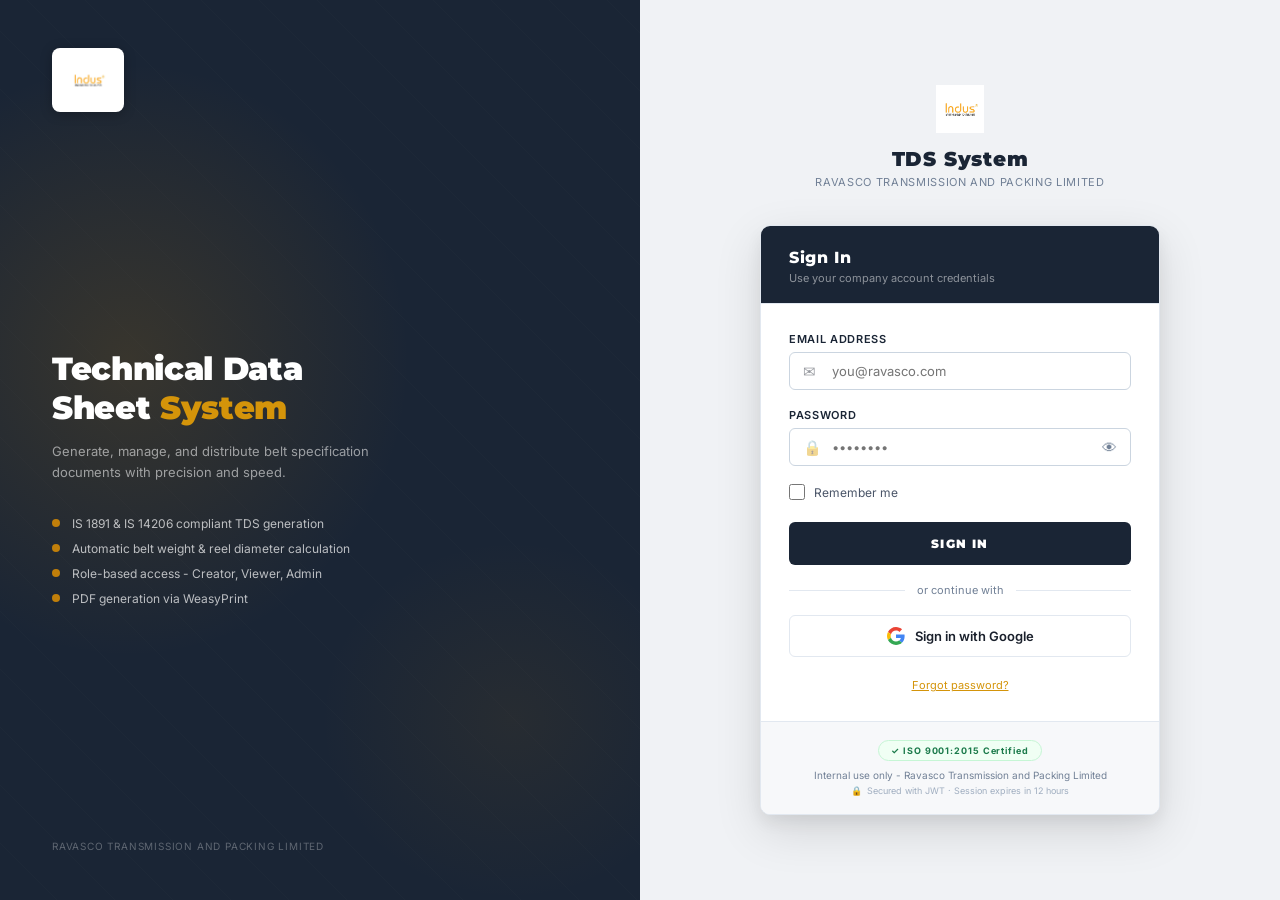
==== frontend/admin.html @ 9c515b26 "Fix user role name mismatch: standardize on tds_creator to match DB constraint" ====
<!--
  admin.html - Admin Panel (Overview / Users / Analytics / All TDS / System
  Info) for the Ravasco TDS Automation App.

  Protected + role-gated: requireAuth() (js/auth.js) enforces login, and the
  inline script additionally checks session.role === 'admin' - a non-admin
  (user or viewer) is toasted "Access denied", the redirect to home.html is
  scheduled, and the script throws immediately after so no admin data is
  ever fetched or rendered for that visitor. This is still a client-side
  convenience layer only; the real authorization boundary is server-side
  (django_backend/apps/api/permissions.py's IsAdmin, applied to the
  create/update-user endpoints in users_views.py).

  Three roles exist: 'admin' (full access), 'tds_creator' (create/edit/approve/
  decline/delete TDS, no admin panel, no user management), and 'viewer'
  (search + view + download TDS only - cannot create/edit/delete anything,
  no admin panel, no user management).

  All panel data (users, KPIs, analytics breakdowns, the All-TDS table) is
  derived client-side from two calls made once in loadAll(): listUsers() and
  listTDS({ limit: 200 }) (js/api.js) - there is no separate analytics API.

  Sidebar buttons (.snav-item[data-panel]) just toggle which .admin-panel
  div is visible; all five panels are already rendered in the DOM.

  The Add/Edit User form (#uf-overlay) now offers all three roles in
  #uf-role (viewer / user / admin). New users default to 'viewer' (least
  privilege) unless the admin explicitly picks a higher role; editing an
  existing user preselects their current role. Submitting the form calls
  createUser()/updateUser() (js/api.js), which POST/PATCH to
  /api/users[/id] (django_backend/apps/api/routers/users_views.py) and
  write directly to the 'users' table via TDSUser.save() - this is a real
  database write, not a client-side-only change.
-->
<!DOCTYPE html>
<html lang="en">
<head>
  <meta charset="UTF-8" />
  <link rel="icon" type="image/png" href="/img/indus_logo.png" />

  <meta name="viewport" content="width=device-width, initial-scale=1.0" />
  <title>Admin Panel - INDUS TDS System</title>
  <link rel="stylesheet" href="css/style.css" />
  <style>
    /* ── Layout ──────────────────────────────────────── */
    .admin-wrap {
      display: grid;
      grid-template-columns: 240px 1fr;
      gap: 24px;
      align-items: start;
    }
    @media (max-width: 860px) { .admin-wrap { grid-template-columns: 1fr; } }

    /* ── Sidebar ──────────────────────────────────────── */
    .admin-sidebar {
      background: var(--bg-card);
      border: 1px solid var(--border);
      border-radius: var(--radius-lg);
      overflow: hidden;
      position: sticky;
      top: calc(var(--nav-h) + 20px);
    }
    .sidebar-head {
      background: var(--navy);
      border-bottom: 3px solid var(--gold-light);
      padding: 16px 18px;
    }
    .sidebar-head h3 {
      font-family: var(--font-head); font-size: 11px; font-weight: 800;
      letter-spacing: .12em; text-transform: uppercase; color: var(--gold-bright);
    }
    .sidebar-head p { font-size: 10px; color: rgba(255,255,255,.45); margin-top: 3px; }
    .sidebar-nav { padding: 8px 0; }
    .snav-item {
      display: flex; align-items: center; gap: 10px;
      padding: 10px 18px; font-size: 12px; font-weight: 500;
      color: var(--text-dim); cursor: pointer; transition: all .13s;
      border: none; background: none; width: 100%; text-align: left;
      border-left: 3px solid transparent;
    }
    .snav-item:hover { background: var(--bg-section); color: var(--text); }
    .snav-item.active { background: var(--gold-dim); color: var(--gold); border-left-color: var(--gold); font-weight: 600; }
    .snav-item .si { font-size: 15px; width: 20px; text-align: center; }
    .snav-badge {
      margin-left: auto; background: var(--gold-pale);
      color: var(--gold); border: 1px solid var(--gold-border);
      border-radius: 10px; font-size: 9px; font-weight: 700;
      padding: 1px 7px; letter-spacing: .04em;
    }
    .snav-sep { height: 1px; background: var(--border); margin: 6px 12px; }

    /* ── Panel cards ──────────────────────────────────── */
    .admin-panel { display: none; }
    .admin-panel.active { display: block; }
    .pc {
      background: var(--bg-card); border: 1px solid var(--border);
      border-radius: var(--radius-lg); overflow: hidden; margin-bottom: 20px;
    }
    .pc-head {
      padding: 14px 20px; background: var(--bg-section);
      border-bottom: 1px solid var(--border);
      display: flex; align-items: center; justify-content: space-between;
    }
    .pc-head h3 {
      font-family: var(--font-head); font-size: 11px; font-weight: 700;
      letter-spacing: .1em; text-transform: uppercase; color: var(--gold-light);
    }
    .pc-head p { font-size: 11px; color: var(--text-muted); margin-top: 2px; }
    .pc-body { padding: 20px; }

    /* ── KPI strip ────────────────────────────────────── */
    .kpi-grid { display: grid; grid-template-columns: repeat(4,1fr); gap: 14px; margin-bottom: 20px; }
    @media (max-width: 720px) { .kpi-grid { grid-template-columns: 1fr 1fr; } }
    .kpi {
      background: var(--bg-card); border: 1px solid var(--border);
      border-radius: var(--radius-lg); padding: 16px 18px;
      display: flex; align-items: center; gap: 14px;
      transition: box-shadow .15s;
    }
    .kpi:hover { box-shadow: var(--shadow-md); }
    .kpi-icon {
      width: 40px; height: 40px; border-radius: 10px;
      display: flex; align-items: center; justify-content: center;
      font-size: 18px; flex-shrink: 0;
      background: var(--gold-dim); border: 1px solid var(--gold-border);
    }
    .kpi-icon.blue  { background: var(--blue-pale);   border-color: var(--blue-border); }
    .kpi-icon.green { background: var(--green-pale);  border-color: var(--green-border); }
    .kpi-icon.orange{ background: var(--orange-dim);  border-color: rgba(217,107,10,.3); }
    .kpi-icon.navy  { background: rgba(26,37,53,.07); border-color: rgba(26,37,53,.15); }
    .kpi-label { font-size: 10px; font-weight: 600; letter-spacing: .07em;
                 text-transform: uppercase; color: var(--text-muted); }
    .kpi-value { font-family: var(--font-head); font-size: 26px; font-weight: 900;
                 color: var(--navy); line-height: 1.1; }
    .kpi-sub   { font-size: 10px; color: var(--text-muted); margin-top: 1px; }

    /* ── Breakdown bars ───────────────────────────────── */
    .breakdown-list { display: flex; flex-direction: column; gap: 8px; }
    .bdrow { display: flex; align-items: center; gap: 10px; }
    .bdrow-label { font-size: 11px; color: var(--text-dim); width: 140px; flex-shrink: 0;
                   white-space: nowrap; overflow: hidden; text-overflow: ellipsis; }
    .bdrow-bar-wrap { flex: 1; background: var(--bg-section); border-radius: 4px; height: 8px; overflow: hidden; }
    .bdrow-bar { height: 100%; border-radius: 4px; background: var(--gold);
                 transition: width .4s ease; }
    .bdrow-count { font-size: 11px; font-weight: 700; color: var(--gold); width: 28px; text-align: right; flex-shrink: 0; }

    /* ── Monthly sparkline table ──────────────────────── */
    .month-grid { display: grid; grid-template-columns: repeat(6, 1fr); gap: 8px; }
    @media (max-width: 600px) { .month-grid { grid-template-columns: repeat(3,1fr); } }
    .month-cell {
      background: var(--bg-section); border: 1px solid var(--border);
      border-radius: var(--radius); padding: 10px 8px; text-align: center;
    }
    .month-cell.highlight { background: var(--gold-dim); border-color: var(--gold-border); }
    .month-name { font-size: 9px; font-weight: 700; letter-spacing: .08em;
                  text-transform: uppercase; color: var(--text-muted); }
    .month-count { font-family: var(--font-head); font-size: 20px; font-weight: 900;
                   color: var(--navy); line-height: 1; margin: 4px 0 2px; }
    .month-cell.highlight .month-count { color: var(--gold); }
    .month-bar-wrap { background: var(--border); border-radius: 2px; height: 4px; margin: 0 auto; width: 80%; }
    .month-bar { height: 100%; border-radius: 2px; background: var(--gold); }

    /* ── Users grid ───────────────────────────────────── */
    .users-grid { display: grid; grid-template-columns: repeat(auto-fill, minmax(320px, 1fr)); gap: 16px; }
    .user-card {
      background: var(--bg-card); border: 1px solid var(--border);
      border-radius: var(--radius-lg); overflow: hidden;
      transition: box-shadow .15s, border-color .15s;
    }
    .user-card:hover { box-shadow: var(--shadow-md); border-color: var(--gold-border); }
    .user-card-head {
      padding: 14px 16px; display: flex; align-items: center; gap: 12px;
      border-bottom: 1px solid var(--border);
    }
    .user-avatar {
      width: 42px; height: 42px; border-radius: 50%; flex-shrink: 0;
      background: linear-gradient(135deg, #C17F0A 0%, #1A2535 100%);
      display: flex; align-items: center; justify-content: center;
      font-family: var(--font-head); font-size: 14px; font-weight: 800; color: #fff;
    }
    .user-avatar.inactive { background: linear-gradient(135deg, #A0AEC0, #718096); }
    .user-card-info { flex: 1; min-width: 0; }
    .user-card-name { font-size: 13px; font-weight: 600; color: var(--text);
                      white-space: nowrap; overflow: hidden; text-overflow: ellipsis; }
    .user-card-email { font-size: 10px; color: var(--text-muted); margin-top: 1px; }
    .user-card-desig { font-size: 10px; color: var(--text-light); }
    .user-card-stats {
      display: grid; grid-template-columns: repeat(3,1fr);
      border-bottom: 1px solid var(--border);
    }
    .ucs { padding: 10px 8px; text-align: center; border-right: 1px solid var(--border); }
    .ucs:last-child { border-right: none; }
    .ucs-val { font-family: var(--font-head); font-size: 18px; font-weight: 900; color: var(--navy); }
    .ucs-label { font-size: 9px; font-weight: 600; letter-spacing: .07em;
                 text-transform: uppercase; color: var(--text-muted); margin-top: 2px; }
    .user-card-foot {
      padding: 10px 16px; display: flex; align-items: center;
      justify-content: space-between; gap: 8px;
    }
    .status-pill {
      display: inline-flex; align-items: center; gap: 5px;
      font-size: 10px; font-weight: 600; padding: 3px 10px;
      border-radius: 20px;
    }
    .status-pill::before { content: ''; width: 6px; height: 6px; border-radius: 50%; }
    .status-pill.active  { background: var(--green-pale);  color: var(--green);  border: 1px solid var(--green-border); }
    .status-pill.active::before  { background: var(--green-light); }
    .status-pill.inactive{ background: var(--bg-section);  color: var(--text-muted); border: 1px solid var(--border); }
    .status-pill.inactive::before{ background: var(--text-light); }

    /* ── User TDS drawer ──────────────────────────────── */
    .user-tds-drawer {
      display: none; border-top: 1px solid var(--border);
      background: var(--bg-section);
    }
    .user-tds-drawer.open { display: block; }
    .drawer-head {
      padding: 10px 16px; display: flex; align-items: center;
      justify-content: space-between; border-bottom: 1px solid var(--border);
    }
    .drawer-head h4 {
      font-family: var(--font-head); font-size: 10px; font-weight: 700;
      letter-spacing: .1em; text-transform: uppercase; color: var(--gold-light);
    }
    .drawer-body { max-height: 260px; overflow-y: auto; }
    .drawer-row {
      display: grid; grid-template-columns: 90px 1fr 80px 70px;
      gap: 8px; align-items: center;
      padding: 7px 16px; border-bottom: 1px solid var(--border);
      font-size: 11px; transition: background .1s;
    }
    .drawer-row:last-child { border-bottom: none; }
    .drawer-row:hover { background: var(--bg-card); }
    .drawer-row-head {
      font-size: 9px; font-weight: 700; letter-spacing: .1em;
      text-transform: uppercase; color: var(--text-muted);
      background: var(--bg-card); position: sticky; top: 0; z-index: 1;
    }
    .dr-num { font-family: 'Courier New', monospace; font-size: 10px; font-weight: 700; color: var(--navy); }
    .dr-date { color: var(--text-muted); font-size: 10px; }

    /* ── All TDS table ────────────────────────────────── */
    .tds-all-table th, .tds-all-table td { font-size: 11px; }

    /* ── User form modal ──────────────────────────────── */
    .uf-overlay {
      position: fixed; inset: 0; z-index: 800;
      background: rgba(0,0,0,.55); backdrop-filter: blur(3px);
      display: none; align-items: center; justify-content: center;
    }
    .uf-overlay.open { display: flex; }
    .uf-modal {
      background: var(--bg-card); border: 1px solid var(--border);
      border-radius: var(--radius-lg); width: 460px; max-width: 96vw;
      overflow: hidden; box-shadow: var(--shadow-lg);
    }
    .uf-modal-head {
      padding: 18px 24px; background: var(--navy);
      border-bottom: 3px solid var(--gold-light);
      display: flex; align-items: center; justify-content: space-between;
    }
    .uf-modal-head h3 {
      font-family: var(--font-head); font-size: 13px; font-weight: 800;
      letter-spacing: .06em; color: #fff;
    }
    .uf-body { padding: 22px 24px; }
    .uf-row { margin-bottom: 15px; }
    .uf-label { display: block; font-size: 11px; font-weight: 600;
                letter-spacing: .06em; text-transform: uppercase;
                color: var(--text-dim); margin-bottom: 5px; }
    .uf-input {
      width: 100%; padding: 9px 12px; border: 1px solid var(--border-mid);
      border-radius: var(--radius); font-size: 13px; background: var(--bg-input);
      color: var(--text); outline: none; transition: border-color .15s; box-sizing: border-box;
    }
    .uf-input:focus { border-color: var(--gold); }
    .uf-hint { font-size: 10px; color: var(--text-muted); margin-top: 4px; }
    .uf-err { display: none; padding: 9px 12px; background: var(--red-pale);
              border: 1px solid var(--red-border); border-radius: var(--radius);
              font-size: 12px; color: var(--red); margin-bottom: 12px; }
    .uf-err.show { display: block; }
    .uf-foot {
      padding: 14px 24px; background: var(--bg-section);
      border-top: 1px solid var(--border);
      display: flex; justify-content: flex-end; gap: 10px;
    }

    /* ── Section label ────────────────────────────────── */
    .sec-label {
      font-family: var(--font-head); font-size: 9px; font-weight: 700;
      letter-spacing: .14em; text-transform: uppercase; color: var(--gold);
      margin-bottom: 6px; padding-bottom: 4px;
      border-bottom: 1px solid var(--gold-border);
    }
  </style>
</head>
<body>

  <!-- Nav -->
  <nav class="topnav">
    <a href="home.html" class="nav-brand">
      <img src="img/indus_logo.png" alt="Indus Belts" class="nav-logo" onerror="this.style.display='none'" />
      <div class="nav-brand-text"><h1>TDS System</h1><p>Ravasco Transmission &amp; Packing</p></div>
    </a>
    <div class="nav-spacer"></div>
    <div class="nav-links">
      <a href="home.html" class="nav-link">Dashboard</a>
      <a href="generate-tds.html" class="nav-link">Generate TDS</a>
      <a href="search-tds.html" class="nav-link">Search TDS</a>
      <a href="admin.html" class="nav-link active" id="nav-admin-link">Admin</a>
    </div>
    <div class="nav-user"></div>
    <span class="iso-badge">✓ ISO 9001:2015</span>
  </nav>

  <div class="page-wrap wide" style="padding-top:28px;">

    <div class="page-header">
      <div class="breadcrumb"><a href="home.html">Dashboard</a><span>›</span><span>Admin Panel</span></div>
      <h2>Admin Panel</h2>
      <p>System overview, user management, and TDS analytics</p>
    </div>

    <div class="admin-wrap">

      <!-- Sidebar -->
      <div class="admin-sidebar">
        <div class="sidebar-head">
          <h3>⚙ Management</h3>
          <p id="sidebar-role-hint">Loading…</p>
        </div>
        <nav class="sidebar-nav">
          <button class="snav-item active" data-panel="overview">
            <span class="si">📊</span><span>Overview</span>
          </button>
          <button class="snav-item" data-panel="users">
            <span class="si">👥</span><span>Users</span>
            <span class="snav-badge" id="snav-user-count">-</span>
          </button>
          <button class="snav-item" data-panel="analytics">
            <span class="si">📈</span><span>Analytics</span>
          </button>
          <button class="snav-item" data-panel="all-tds">
            <span class="si">📋</span><span>All TDS</span>
            <span class="snav-badge" id="snav-tds-count">-</span>
          </button>
          <div class="snav-sep"></div>
          <button class="snav-item" data-panel="system">
            <span class="si">🔧</span><span>System Info</span>
          </button>
        </nav>
      </div>

      <!-- Main panels -->
      <div>

        <!-- ══════════ OVERVIEW ══════════ -->
        <div class="admin-panel active" id="panel-overview">

          <div class="kpi-grid">
            <div class="kpi">
              <div class="kpi-icon">📄</div>
              <div>
                <div class="kpi-label">Total TDS</div>
                <div class="kpi-value" id="kpi-total">-</div>
                <div class="kpi-sub">All time</div>
              </div>
            </div>
            <div class="kpi">
              <div class="kpi-icon blue">👥</div>
              <div>
                <div class="kpi-label">Active Users</div>
                <div class="kpi-value" id="kpi-users">-</div>
                <div class="kpi-sub" id="kpi-users-sub">-</div>
              </div>
            </div>
            <div class="kpi">
              <div class="kpi-icon orange">🏭</div>
              <div>
                <div class="kpi-label">Customers</div>
                <div class="kpi-value" id="kpi-customers">-</div>
                <div class="kpi-sub">Unique companies</div>
              </div>
            </div>
            <div class="kpi">
              <div class="kpi-icon green">📅</div>
              <div>
                <div class="kpi-label">This Month</div>
                <div class="kpi-value" id="kpi-month">-</div>
                <div class="kpi-sub" id="kpi-month-sub">-</div>
              </div>
            </div>
          </div>

          <!-- Top creators + top customers side by side -->
          <div style="display:grid;grid-template-columns:1fr 1fr;gap:16px;margin-bottom:20px;">
            <div class="pc">
              <div class="pc-head"><div><h3>Top Creators</h3><p>TDS generated per user</p></div></div>
              <div class="pc-body" id="ov-top-creators"></div>
            </div>
            <div class="pc">
              <div class="pc-head"><div><h3>Top Customers</h3><p>TDS generated per customer</p></div></div>
              <div class="pc-body" id="ov-top-customers"></div>
            </div>
          </div>

          <!-- Recent activity -->
          <div class="pc">
            <div class="pc-head">
              <div><h3>Recent Activity</h3><p>Last 10 TDS documents</p></div>
              <a href="search-tds.html" class="btn btn-outline btn-sm">View All</a>
            </div>
            <div id="ov-recent"></div>
          </div>
        </div>

        <!-- ══════════ USERS ══════════ -->
        <div class="admin-panel" id="panel-users">

          <div class="pc" style="margin-bottom:16px;">
            <div class="pc-head">
              <div>
                <h3>User Accounts</h3>
                <p id="users-subtitle">All registered users and their activity</p>
              </div>
              <button class="btn btn-primary btn-sm" id="btn-add-user" style="display:none;">+ Add User</button>
            </div>
          </div>

          <div class="users-grid" id="users-grid">
            <div class="loading-overlay"><div class="spinner"></div><span>Loading users…</span></div>
          </div>
        </div>

        <!-- ══════════ ANALYTICS ══════════ -->
        <div class="admin-panel" id="panel-analytics">

          <!-- Monthly volume -->
          <div class="pc">
            <div class="pc-head"><div><h3>Monthly Volume</h3><p>TDS generated per month (last 12)</p></div></div>
            <div class="pc-body">
              <div class="month-grid" id="ana-monthly"></div>
            </div>
          </div>

          <div style="display:grid;grid-template-columns:1fr 1fr 1fr;gap:16px;">
            <!-- Standards breakdown -->
            <div class="pc">
              <div class="pc-head"><div><h3>By Standard</h3></div></div>
              <div class="pc-body" id="ana-standards"></div>
            </div>
            <!-- Fabric types -->
            <div class="pc">
              <div class="pc-head"><div><h3>By Fabric</h3></div></div>
              <div class="pc-body" id="ana-fabrics"></div>
            </div>
            <!-- Belt widths -->
            <div class="pc">
              <div class="pc-head"><div><h3>By Width (mm)</h3></div></div>
              <div class="pc-body" id="ana-widths"></div>
            </div>
          </div>

          <!-- Top customers full list -->
          <div class="pc" style="margin-top:16px;">
            <div class="pc-head"><div><h3>Customer Breakdown</h3><p>TDS count per customer</p></div></div>
            <div class="pc-body" id="ana-customers"></div>
          </div>
        </div>

        <!-- ══════════ ALL TDS ══════════ -->
        <div class="admin-panel" id="panel-all-tds">
          <div class="pc">
            <div class="pc-head">
              <div><h3>All TDS Records</h3><p id="all-tds-count-label">Loading…</p></div>
              <div style="display:flex;gap:8px;align-items:center;">
                <input id="atds-search" type="text" placeholder="Search TDS / customer…"
                       class="filter-control" style="width:200px;" />
                <button class="btn btn-ghost btn-sm" id="atds-refresh">↻</button>
              </div>
            </div>
            <div id="all-tds-table" style="overflow-x:auto;"></div>
          </div>
        </div>

        <!-- ══════════ SYSTEM ══════════ -->
        <div class="admin-panel" id="panel-system">
          <div class="pc">
            <div class="pc-head"><div><h3>System Information</h3></div></div>
            <div class="pc-body">
              <div style="display:flex;justify-content:space-between;padding:8px 0;border-bottom:1px solid var(--border);font-size:12px;">
                <span style="color:var(--text-muted);">Application</span>
                <span style="font-weight:500;color:var(--text);text-align:right;">INDUS TDS Automation System</span>
              </div>
              <div style="display:flex;justify-content:space-between;padding:8px 0;border-bottom:1px solid var(--border);font-size:12px;">
                <span style="color:var(--text-muted);">Phase</span>
                <span style="font-weight:500;color:var(--text);text-align:right;">Phase 1 - Domestic · Flat Belt · Open-End</span>
              </div>
              <div style="display:flex;justify-content:space-between;padding:8px 0;border-bottom:1px solid var(--border);font-size:12px;">
                <span style="color:var(--text-muted);">Standards</span>
                <span style="font-weight:500;color:var(--text);text-align:right;">IS 1891, ISO 14890, DIN 22102, AS 1332, SANS 1173, ASTM D378</span>
              </div>
              <div style="display:flex;justify-content:space-between;padding:8px 0;border-bottom:1px solid var(--border);font-size:12px;">
                <span style="color:var(--text-muted);">Backend</span>
                <span style="font-weight:500;color:var(--text);text-align:right;">Django 5.2 · Django REST Framework · PostgreSQL</span>
              </div>
              <div style="display:flex;justify-content:space-between;padding:8px 0;border-bottom:1px solid var(--border);font-size:12px;">
                <span style="color:var(--text-muted);">PDF Engine</span>
                <span style="font-weight:500;color:var(--text);text-align:right;">WeasyPrint · Jinja2</span>
              </div>
              <div style="display:flex;justify-content:space-between;padding:8px 0;border-bottom:1px solid var(--border);font-size:12px;">
                <span style="color:var(--text-muted);">Auth</span>
                <span style="font-weight:500;color:var(--text);text-align:right;">JWT HS256 · bcrypt · 12 h token TTL</span>
              </div>
              <div style="display:flex;justify-content:space-between;padding:8px 0;border-bottom:1px solid var(--border);font-size:12px;">
                <span style="color:var(--text-muted);">OTP Reset</span>
                <span style="font-weight:500;color:var(--text);text-align:right;">6-digit email OTP · 10 min expiry · smtplib</span>
              </div>
              <div style="display:flex;justify-content:space-between;padding:8px 0;font-size:12px;">
                <span style="color:var(--text-muted);">ISO Cert.</span>
                <span style="font-weight:500;color:var(--text);text-align:right;">ISO 9001:2015 - Ravasco Transmission and Packing Limited</span>
              </div>
            </div>
          </div>

          <div class="pc">
            <div class="pc-head"><div><h3>Role Permissions</h3></div></div>
            <div style="overflow-x:auto;">
              <table>
                <thead><tr>
                  <th>Capability</th>
                  <th style="text-align:center;">Admin</th>
                  <th style="text-align:center;">TDS Creator</th>
                  <th style="text-align:center;">Viewer</th>
                </tr></thead>
                <tbody>
                  <tr>
                    <td style="font-size:12px;">Generate TDS</td>
                    <td style="text-align:center;color:var(--green);">✓</td>
                    <td style="text-align:center;color:var(--green);">✓</td>
                    <td style="text-align:center;color:var(--text-light);">✗</td>
                  </tr>
                  <tr>
                    <td style="font-size:12px;">Download PDF</td>
                    <td style="text-align:center;color:var(--green);">✓</td>
                    <td style="text-align:center;color:var(--green);">✓</td>
                    <td style="text-align:center;color:var(--green);">✓</td>
                  </tr>
                  <tr>
                    <td style="font-size:12px;">Search / View TDS</td>
                    <td style="text-align:center;color:var(--green);">✓</td>
                    <td style="text-align:center;color:var(--green);">✓</td>
                    <td style="text-align:center;color:var(--green);">✓</td>
                  </tr>
                  <tr>
                    <td style="font-size:12px;">Delete TDS</td>
                    <td style="text-align:center;color:var(--green);">✓</td>
                    <td style="text-align:center;color:var(--green);">✓</td>
                    <td style="text-align:center;color:var(--text-light);">✗</td>
                  </tr>
                  <tr>
                    <td style="font-size:12px;">View Admin Panel</td>
                    <td style="text-align:center;color:var(--green);">✓</td>
                    <td style="text-align:center;color:var(--text-light);">✗</td>
                    <td style="text-align:center;color:var(--text-light);">✗</td>
                  </tr>
                  <tr>
                    <td style="font-size:12px;">View All Users</td>
                    <td style="text-align:center;color:var(--green);">✓</td>
                    <td style="text-align:center;color:var(--text-light);">✗</td>
                    <td style="text-align:center;color:var(--text-light);">✗</td>
                  </tr>
                  <tr>
                    <td style="font-size:12px;">Create / Edit Users</td>
                    <td style="text-align:center;color:var(--green);">✓</td>
                    <td style="text-align:center;color:var(--text-light);">✗</td>
                    <td style="text-align:center;color:var(--text-light);">✗</td>
                  </tr>
                  <tr>
                    <td style="font-size:12px;">Change Own Password</td>
                    <td style="text-align:center;color:var(--green);">✓</td>
                    <td style="text-align:center;color:var(--green);">✓</td>
                    <td style="text-align:center;color:var(--green);">✓</td>
                  </tr>
                </tbody>
              </table>
            </div>
          </div>
        </div>

      </div><!-- /main -->
    </div><!-- /admin-wrap -->
  </div>

  <!-- ══ USER FORM MODAL ══ -->
  <div class="uf-overlay" id="uf-overlay">
    <div class="uf-modal">
      <div class="uf-modal-head">
        <h3 id="uf-title">Add User</h3>
        <button id="uf-close" style="background:none;border:none;color:rgba(255,255,255,.6);font-size:18px;cursor:pointer;padding:4px 8px;">✕</button>
      </div>
      <div class="uf-body">
        <div id="uf-err" class="uf-err"></div>
        <div class="uf-row">
          <label class="uf-label">Full Name</label>
          <input id="uf-fullname" type="text" class="uf-input" placeholder="Dishant Barot" />
        </div>
        <div class="uf-row">
          <label class="uf-label">Email <span style="color:var(--red)">*</span></label>
          <input id="uf-email" type="email" class="uf-input" placeholder="user@company.com" />
        </div>
        <div class="uf-row" id="uf-pw-row">
          <label class="uf-label">Password <span style="color:var(--red)">*</span></label>
          <input id="uf-password" type="password" class="uf-input" placeholder="Min. 8 characters" />
          <p class="uf-hint">User can change this via Change Password after signing in.</p>
        </div>
        <div class="uf-row">
          <label class="uf-label">Designation</label>
          <input id="uf-designation" type="text" class="uf-input" placeholder="Technical Manager" />
        </div>
        <div class="uf-row">
          <label class="uf-label">Role <span style="color:var(--red)">*</span></label>
          <select id="uf-role" class="uf-input">
            <option value="viewer">Viewer - search &amp; download only</option>
            <option value="tds_creator">TDS Creator - create &amp; manage TDS</option>
            <option value="admin">Admin - full access</option>
          </select>
        </div>
        <div class="uf-row" id="uf-active-row" style="display:none;">
          <label class="uf-label">Status</label>
          <select id="uf-active" class="uf-input">
            <option value="true">Active</option>
            <option value="false">Inactive (blocked)</option>
          </select>
        </div>
      </div>
      <div class="uf-foot">
        <button class="btn btn-ghost" id="uf-cancel">Cancel</button>
        <button class="btn btn-primary" id="uf-submit">Create User</button>
      </div>
    </div>
  </div>

  <div id="toast-container"></div>

  <script type="module">
    import { requireAuth, populateNavUser, showToast } from './js/auth.js';
    import { listUsers, createUser, updateUser, listTDS } from './js/api.js';

    const session = requireAuth();
    if (!session) throw new Error('redirect');
    if (session.role !== 'admin') {
      showToast('Access denied. Admin only.', 'error');
      setTimeout(() => { window.location.href = 'home.html'; }, 1200);
      throw new Error('redirect');  // halt this module's execution now — do NOT let
                                     // loadAll() run and render real user/TDS data
                                     // during the 1.2s before the redirect fires
    }
    populateNavUser();

    const isAdmin  = session.role === 'admin';
    let allUsers   = [];
    let allTDS     = [];
    let editingUid = null;

    /* ── Sidebar ─────────────────────────────────── */
    document.querySelectorAll('.snav-item[data-panel]').forEach(btn => {
      btn.addEventListener('click', () => {
        document.querySelectorAll('.snav-item').forEach(b => b.classList.remove('active'));
        document.querySelectorAll('.admin-panel').forEach(p => p.classList.remove('active'));
        btn.classList.add('active');
        document.getElementById(`panel-${btn.dataset.panel}`)?.classList.add('active');
      });
    });

    /* ── Load all data ───────────────────────────── */
    async function loadAll() {
      try {
        [allTDS, allUsers] = await Promise.all([listTDS({ limit: 200 }), listUsers()]);
        buildOverview();
        buildUsers();
        buildAnalytics();
        buildAllTDS(allTDS);

        document.getElementById('snav-user-count').textContent = allUsers.length;
        document.getElementById('snav-tds-count').textContent  = allTDS.length;
        document.getElementById('sidebar-role-hint').textContent =
          isAdmin ? 'Admin - full access' : 'TDS Creator - read-only';

        if (isAdmin) {
          document.getElementById('btn-add-user').style.display = 'inline-flex';
          document.getElementById('users-subtitle').textContent = 'Create, edit, and manage user accounts';
        }
      } catch (err) {
        showToast('Load failed: ' + err.message, 'error');
      }
    }

    /* ── OVERVIEW ────────────────────────────────── */
    function buildOverview() {
      const now   = new Date();
      const month = allTDS.filter(t => {
        const d = new Date(t.tds_date);
        return d.getMonth()===now.getMonth() && d.getFullYear()===now.getFullYear();
      }).length;
      const uniqueC = new Set(allTDS.map(t=>t.customer?.customer_name).filter(Boolean)).size;
      const activeU = allUsers.filter(u=>u.is_active).length;

      setText('kpi-total',      allTDS.length);
      setText('kpi-users',      activeU);
      setText('kpi-users-sub',  `${allUsers.length} total registered`);
      setText('kpi-customers',  uniqueC);
      setText('kpi-month',      month);
      setText('kpi-month-sub',  now.toLocaleString('default',{month:'long',year:'numeric'}));

      // Top creators
      const byUser = {};
      allTDS.forEach(t => {
        const name = t.created_by_user?.full_name || t.created_by_user?.email || `User ${t.created_by}`;
        byUser[name] = (byUser[name]||0) + 1;
      });
      renderBreakdown('ov-top-creators', byUser, 5);

      // Top customers
      const byCust = {};
      allTDS.forEach(t => {
        const c = t.customer?.customer_name || '(No Customer)';
        byCust[c] = (byCust[c]||0) + 1;
      });
      renderBreakdown('ov-top-customers', byCust, 5);

      // Recent
      renderRecentTable('ov-recent', allTDS.slice(0,10));
    }

    /* ── USERS ───────────────────────────────────── */
    function buildUsers() {
      // TDS per user
      const tdsPerUser = {};
      const lastTDSDate = {};
      const customerSet = {};
      allTDS.forEach(t => {
        const uid = t.created_by_id;
        tdsPerUser[uid] = (tdsPerUser[uid]||0) + 1;
        if (!lastTDSDate[uid] || t.tds_date > lastTDSDate[uid]) lastTDSDate[uid] = t.tds_date;
        if (t.customer?.customer_name) {
          if (!customerSet[uid]) customerSet[uid] = new Set();
          customerSet[uid].add(t.customer.customer_name);
        }
      });

      const grid = document.getElementById('users-grid');
      if (!allUsers.length) {
        grid.innerHTML = `<div class="empty-state"><div class="empty-icon">👥</div><h3>No users</h3></div>`;
        return;
      }

      grid.innerHTML = allUsers.map(u => {
        const init = (u.full_name||u.email||'?').split(' ').map(w=>w[0]).join('').slice(0,2).toUpperCase();
        const count = tdsPerUser[u.user_id] || 0;
        const custs = customerSet[u.user_id]?.size || 0;
        const last  = lastTDSDate[u.user_id]
          ? new Date(lastTDSDate[u.user_id]).toLocaleDateString('en-IN',{day:'2-digit',month:'short',year:'numeric'})
          : 'Never';
        const rl    = (u.role||'').replace(/_/g,' ');
        // Three distinct role badge colors, matching the nav dropdown: admin=gold, user=green, viewer=blue.
        const rc    = u.role==='admin'?'#C17F0A':u.role==='viewer'?'#2B6CB0':'#1A7A4A';
        const rb    = u.role==='admin'?'#FEF3C7':u.role==='viewer'?'#EBF8FF':'#F0FFF4';
        const rbr   = u.role==='admin'?'#F0B429':u.role==='viewer'?'#BEE3F8':'#C6F6D5';

        return `
        <div class="user-card" id="ucard-${u.user_id}">
          <div class="user-card-head">
            <div class="user-avatar ${u.is_active?'':'inactive'}">${init}</div>
            <div class="user-card-info">
              <div class="user-card-name">${u.full_name||'-'}</div>
              <div class="user-card-email">${u.email}</div>
              ${u.designation?`<div class="user-card-desig">${u.designation}</div>`:''}
            </div>
            <span style="display:inline-block;padding:3px 10px;border-radius:20px;font-size:9px;
                         font-weight:700;letter-spacing:.09em;text-transform:uppercase;
                         background:${rb};color:${rc};border:1px solid ${rbr};flex-shrink:0;">
              ${rl}</span>
          </div>

          <!-- Stats strip -->
          <div class="user-card-stats">
            <div class="ucs">
              <div class="ucs-val">${count}</div>
              <div class="ucs-label">TDS Made</div>
            </div>
            <div class="ucs">
              <div class="ucs-val">${custs}</div>
              <div class="ucs-label">Customers</div>
            </div>
            <div class="ucs">
              <div class="ucs-val" style="font-size:12px;padding-top:4px;">${last}</div>
              <div class="ucs-label">Last TDS</div>
            </div>
          </div>

          <!-- Footer actions -->
          <div class="user-card-foot">
            <span class="status-pill ${u.is_active?'active':'inactive'}">${u.is_active?'Active':'Inactive'}</span>
            <div style="display:flex;gap:6px;align-items:center;">
              ${count>0 ? `
              <button class="btn btn-ghost btn-sm"
                      onclick="toggleDrawer(${u.user_id})"
                      id="drawer-btn-${u.user_id}">View TDS ▾</button>` : `
              <span style="font-size:11px;color:var(--text-muted);">No TDS yet</span>`}
              ${isAdmin ? `
              <button class="btn btn-outline btn-sm" onclick="editUser(${u.user_id})">Edit</button>
              <button class="btn btn-${u.is_active?'warning':'success'} btn-sm"
                      onclick="toggleActive(${u.user_id},${!u.is_active})">
                ${u.is_active?'Deactivate':'Activate'}</button>` : ''}
            </div>
          </div>

          <!-- TDS drawer -->
          <div class="user-tds-drawer" id="drawer-${u.user_id}">
            <div class="drawer-head">
              <h4>TDS Created by ${u.full_name||u.email}</h4>
              <span style="font-size:10px;color:var(--text-muted);">${count} document${count!==1?'s':''}</span>
            </div>
            <div class="drawer-body">
              <div class="drawer-row drawer-row-head">
                <span>Number</span><span>Customer</span><span>Width × L</span><span>Date</span>
              </div>
              ${allTDS.filter(t=>t.created_by_id===u.user_id).map(t=>`
              <div class="drawer-row">
                <span class="dr-num">${t.tds_number}</span>
                <span style="font-size:10px;color:var(--text-dim);overflow:hidden;text-overflow:ellipsis;white-space:nowrap;">
                  ${t.customer?.customer_name||'-'}</span>
                <span class="dr-date">${t.belt_width_mm}×${parseFloat(t.belt_length_m).toFixed(0)}m</span>
                <span class="dr-date">${new Date(t.tds_date).toLocaleDateString('en-IN',{day:'2-digit',month:'short'})}</span>
              </div>`).join('')}
            </div>
          </div>
        </div>`;
      }).join('');
    }

    window.toggleDrawer = (uid) => {
      const drawer = document.getElementById(`drawer-${uid}`);
      const btn    = document.getElementById(`drawer-btn-${uid}`);
      const open   = drawer.classList.toggle('open');
      if (btn) btn.textContent = open ? 'Hide TDS ▴' : 'View TDS ▾';
    };

    /* ── ANALYTICS ───────────────────────────────── */
    function buildAnalytics() {
      // Monthly (last 12)
      const monthly = {};
      const now = new Date();
      for (let i=11; i>=0; i--) {
        const d = new Date(now.getFullYear(), now.getMonth()-i, 1);
        const key = `${d.getFullYear()}-${String(d.getMonth()+1).padStart(2,'0')}`;
        monthly[key] = { label: d.toLocaleString('default',{month:'short'}), year: d.getFullYear(), count: 0 };
      }
      allTDS.forEach(t => {
        const d   = new Date(t.tds_date);
        const key = `${d.getFullYear()}-${String(d.getMonth()+1).padStart(2,'0')}`;
        if (monthly[key]) monthly[key].count++;
      });
      const maxM = Math.max(...Object.values(monthly).map(m=>m.count), 1);
      const currKey = `${now.getFullYear()}-${String(now.getMonth()+1).padStart(2,'0')}`;
      document.getElementById('ana-monthly').innerHTML = Object.entries(monthly).map(([key,m])=>`
        <div class="month-cell ${key===currKey?'highlight':''}">
          <div class="month-name">${m.label} ${m.year!==now.getFullYear()?`'${String(m.year).slice(2)}`:''}  </div>
          <div class="month-count">${m.count}</div>
          <div class="month-bar-wrap">
            <div class="month-bar" style="width:${Math.round(m.count/maxM*100)}%"></div>
          </div>
        </div>`).join('');

      // Standards
      const byStd = {};
      allTDS.forEach(t=>{
        const s=(t.standard?.standard_name||'Unknown').split(':')[0].trim();
        byStd[s]=(byStd[s]||0)+1;
      });
      renderBreakdown('ana-standards', byStd, 8, '#2B6CB0');

      // Fabrics
      const byFab = {};
      allTDS.forEach(t=>{
        const f=t.belt_rating?.rating_name?.split('/')[0]?.trim()||'Unknown';
        byFab[f]=(byFab[f]||0)+1;
      });
      renderBreakdown('ana-fabrics', byFab, 8, '#1A7A4A');

      // Widths
      const byW = {};
      allTDS.forEach(t=>{ byW[`${t.belt_width_mm} mm`]=(byW[`${t.belt_width_mm} mm`]||0)+1; });
      renderBreakdown('ana-widths', byW, 8, '#C17F0A');

      // Customers full
      const byCust = {};
      allTDS.forEach(t=>{
        const c=t.customer?.customer_name||'(No Customer)';
        byCust[c]=(byCust[c]||0)+1;
      });
      renderBreakdown('ana-customers', byCust, 20);
    }

    /* ── ALL TDS TABLE ───────────────────────────── */
    function buildAllTDS(records) {
      const count = records.length;
      document.getElementById('all-tds-count-label').textContent = `${count} record${count!==1?'s':''}`;
      const wrap = document.getElementById('all-tds-table');
      if (!records.length) {
        wrap.innerHTML = `<div class="empty-state"><div class="empty-icon">📄</div><h3>No TDS yet</h3></div>`;
        return;
      }
      wrap.innerHTML = `<table class="tds-all-table">
        <thead><tr>
          <th>TDS No.</th><th>Date</th><th>Customer</th>
          <th>Standard</th><th>Width × L</th><th>Rating</th><th>Created By</th>
        </tr></thead>
        <tbody>
          ${records.map(t=>`<tr>
            <td class="td-mono" style="font-size:10px;">${t.tds_number}</td>
            <td class="td-muted">${new Date(t.tds_date).toLocaleDateString('en-IN',{day:'2-digit',month:'short',year:'numeric'})}</td>
            <td style="max-width:140px;overflow:hidden;text-overflow:ellipsis;white-space:nowrap;">
              ${t.customer?.customer_name||'<span class="td-muted">-</span>'}</td>
            <td><span class="badge badge-muted" style="font-size:9px;">
              ${(t.standard?.standard_name||'-').split(':')[0].trim()}</span></td>
            <td class="td-muted">${t.belt_width_mm}×${parseFloat(t.belt_length_m).toFixed(0)}m</td>
            <td class="td-muted" style="font-size:10px;">${t.belt_rating?.rating_name||'-'}</td>
            <td>
              <div style="font-size:11px;font-weight:500;color:var(--text);">
                ${t.created_by_user?.full_name||t.created_by_user?.email||`User ${t.created_by}`}</div>
            </td>
          </tr>`).join('')}
        </tbody>
      </table>`;
    }

    // Search filter for All TDS
    document.getElementById('atds-search').addEventListener('input', (e) => {
      const q = e.target.value.toLowerCase().trim();
      if (!q) { buildAllTDS(allTDS); return; }
      buildAllTDS(allTDS.filter(t =>
        t.tds_number.toLowerCase().includes(q) ||
        (t.customer?.customer_name||'').toLowerCase().includes(q) ||
        (t.created_by_user?.full_name||'').toLowerCase().includes(q) ||
        (t.created_by_user?.email||'').toLowerCase().includes(q)
      ));
    });
    document.getElementById('atds-refresh').addEventListener('click', loadAll);

    /* ── HELPERS ─────────────────────────────────── */
    function renderBreakdown(elId, obj, maxRows=8, color='var(--gold)') {
      const el = document.getElementById(elId);
      const sorted = Object.entries(obj).sort((a,b)=>b[1]-a[1]).slice(0,maxRows);
      if (!sorted.length) { el.innerHTML='<p style="font-size:11px;color:var(--text-muted);">No data</p>'; return; }
      const maxVal = sorted[0][1];
      el.innerHTML = `<div class="breakdown-list">
        ${sorted.map(([label,count])=>`
        <div class="bdrow">
          <span class="bdrow-label" title="${label}">${label}</span>
          <div class="bdrow-bar-wrap">
            <div class="bdrow-bar" style="width:${Math.round(count/maxVal*100)}%;background:${color};"></div>
          </div>
          <span class="bdrow-count" style="color:${color};">${count}</span>
        </div>`).join('')}
      </div>`;
    }

    function renderRecentTable(elId, items) {
      const el = document.getElementById(elId);
      if (!items.length) { el.innerHTML=`<div class="empty-state"><div class="empty-icon">📄</div><h3>No TDS yet</h3></div>`; return; }
      el.innerHTML=`<div style="overflow-x:auto;"><table>
        <thead><tr>
          <th>TDS No.</th><th>Date</th><th>Customer</th>
          <th>Standard</th><th>Width × L</th><th>Created By</th>
        </tr></thead>
        <tbody>
          ${items.map(t=>`<tr>
            <td class="td-mono" style="font-size:10px;">${t.tds_number}</td>
            <td class="td-muted">${new Date(t.tds_date).toLocaleDateString('en-IN',{day:'2-digit',month:'short',year:'numeric'})}</td>
            <td>${t.customer?.customer_name||'<span class="td-muted">-</span>'}</td>
            <td><span class="badge badge-muted" style="font-size:9px;">
              ${(t.standard?.standard_name||'-').split(':')[0].trim()}</span></td>
            <td class="td-muted">${t.belt_width_mm}mm×${parseFloat(t.belt_length_m).toFixed(0)}m</td>
            <td style="font-size:11px;">
              ${t.created_by_user?.full_name||t.created_by_user?.email||`User ${t.created_by}`}</td>
          </tr>`).join('')}
        </tbody>
      </table></div>`;
    }

    function setText(id, val) { const e=document.getElementById(id); if(e) e.textContent=val; }

    /* ── User form ───────────────────────────────── */
    document.getElementById('btn-add-user').addEventListener('click', () => openForm(null));
    ['uf-close','uf-cancel'].forEach(id => document.getElementById(id).addEventListener('click', closeForm));
    document.getElementById('uf-overlay').addEventListener('click', (e) => { if(e.target===document.getElementById('uf-overlay')) closeForm(); });

    window.editUser = (id) => { const u=allUsers.find(x=>x.user_id===id); if(u) openForm(u); };
    window.toggleActive = async (id, active) => {
      try {
        await updateUser(id, { is_active: active });
        showToast(`User ${active?'activated':'deactivated'}.`,'success');
        await loadAll();
      } catch(e) { showToast('Failed: '+e.message,'error'); }
    };

    function openForm(user) {
      editingUid = user?.user_id||null;
      const edit = !!user;
      document.getElementById('uf-title').textContent    = edit ? 'Edit User' : 'Add User';
      document.getElementById('uf-submit').textContent   = edit ? 'Save Changes' : 'Create User';
      document.getElementById('uf-fullname').value       = user?.full_name   ||'';
      document.getElementById('uf-email').value          = user?.email       ||'';
      document.getElementById('uf-designation').value    = user?.designation ||'';
      document.getElementById('uf-role').value           = user?.role        ||'viewer';
      document.getElementById('uf-password').value       = '';
      document.getElementById('uf-pw-row').style.display     = edit ? 'none' : 'block';
      document.getElementById('uf-active-row').style.display = edit ? 'block' : 'none';
      if (edit) document.getElementById('uf-active').value   = String(user.is_active);
      document.getElementById('uf-email').readOnly = edit;
      document.getElementById('uf-err').classList.remove('show');
      document.getElementById('uf-overlay').classList.add('open');
      document.getElementById('uf-fullname').focus();
    }

    function closeForm() { document.getElementById('uf-overlay').classList.remove('open'); editingUid=null; }

    document.getElementById('uf-submit').addEventListener('click', async () => {
      const errEl = document.getElementById('uf-err');
      errEl.classList.remove('show');
      const fn   = document.getElementById('uf-fullname').value.trim();
      const em   = document.getElementById('uf-email').value.trim();
      const pw   = document.getElementById('uf-password').value;
      const dsg  = document.getElementById('uf-designation').value.trim();
      const role = document.getElementById('uf-role').value;
      const act  = document.getElementById('uf-active').value==='true';
      if (!em) { errEl.textContent='Email is required.'; errEl.classList.add('show'); return; }
      if (!editingUid && (!pw||pw.length<8)) { errEl.textContent='Password must be ≥ 8 characters.'; errEl.classList.add('show'); return; }
      const btn = document.getElementById('uf-submit');
      btn.disabled=true; btn.textContent='Saving…';
      try {
        if (editingUid) { await updateUser(editingUid,{full_name:fn,designation:dsg,role,is_active:act}); showToast('User updated.','success'); }
        else            { await createUser({email:em,password:pw,full_name:fn,designation:dsg,role});       showToast('User created.','success'); }
        closeForm(); await loadAll();
      } catch(e) { errEl.textContent=e.message; errEl.classList.add('show'); }
      finally { btn.disabled=false; btn.textContent=editingUid?'Save Changes':'Create User'; }
    });

    loadAll();
  </script>

</body>
</html>
---- frontend/css/style.css ----
/* ============================================================
   INDUS TDS APP — Global Stylesheet (Light Theme)
   Brand: Indus Belts — Gold / Navy / White
   ============================================================

   Every frontend page links this file via <link rel="stylesheet"
   href="css/style.css">, then layers its own page-specific rules in a
   <style> block in its own <head> (e.g. admin.html's .admin-wrap/.kpi-grid,
   generate-tds.html's .section-card). This file only holds truly shared,
   cross-page building blocks — do not duplicate a rule here if it's only
   used by one page; keep those local to that page's <style> block instead.

   All theming is driven by the CSS custom properties in :root below (colors,
   shadows, radii, the two Google Fonts). Change a brand color exactly once
   here (e.g. --gold) and it propagates everywhere that references
   var(--gold) — there should be no hard-coded hex colors for brand elements
   outside this :root block (page-specific one-off accents in individual
   <style> blocks are the documented exception, not the rule).

   Reading guide — section banners below, in order: TOPNAV, LAYOUT
   (.page-wrap and friends), CARDS, BUTTONS, FORM (inputs/selects/labels),
   BADGES, TABLE, ALERTS (toasts), LOADING (spinners), MODAL, WIZARD
   (legacy multi-step form remnants — most pages now use single-page forms,
   see generate-tds.js's module docstring), COMPUTED VALUES (readonly
   auto-filled field styling), STAT CARDS, ACTION CARDS (home.html's quick
   links), FILTER BAR, DETAIL ROWS, UTILS, STATS ROW, SECTION TITLE, SPLASH
   RESULTS HEADER, RESPONSIVE (breakpoint overrides, kept at the bottom so
   they win the cascade over the desktop-first rules above).
   ============================================================ */

@import url('https://fonts.googleapis.com/css2?family=Montserrat:wght@400;600;700;900&family=Inter:wght@300;400;500;600&display=swap');

:root {
  --gold:          #C17F0A;
  --gold-light:    #D4940A;
  --gold-bright:   #F0B429;
  --gold-pale:     #FEF3C7;
  --gold-dim:      rgba(193,127,10,.10);
  --gold-border:   rgba(193,127,10,.30);
  --navy:          #1A2535;
  --navy-mid:      #253349;
  --orange:        #D96B0A;
  --orange-dim:    rgba(217,107,10,.10);
  --bg-page:       #F0F2F5;
  --bg-card:       #FFFFFF;
  --bg-section:    #F7F8FA;
  --bg-input:      #FFFFFF;
  --bg-nav:        #FFFFFF;
  --text:          #1A202C;
  --text-dim:      #4A5568;
  --text-muted:    #718096;
  --text-light:    #A0AEC0;
  --border:        #E2E8F0;
  --border-mid:    #CBD5E0;
  --border-dark:   #A0AEC0;
  --green:         #1A7A4A;
  --green-light:   #27AE60;
  --green-pale:    #F0FFF4;
  --green-border:  #C6F6D5;
  --red:           #C53030;
  --red-pale:      #FFF5F5;
  --red-border:    #FED7D7;
  --blue:          #2B6CB0;
  --blue-pale:     #EBF8FF;
  --blue-border:   #BEE3F8;
  --amber:         #B7791F;
  --amber-pale:    #FFFBEB;
  --amber-border:  #FAF089;
  --shadow-sm:     0 1px 3px rgba(0,0,0,.08), 0 1px 2px rgba(0,0,0,.06);
  --shadow:        0 4px 12px rgba(0,0,0,.08), 0 2px 4px rgba(0,0,0,.05);
  --shadow-md:     0 8px 24px rgba(0,0,0,.10), 0 4px 8px rgba(0,0,0,.06);
  --shadow-lg:     0 16px 48px rgba(0,0,0,.12), 0 8px 16px rgba(0,0,0,.06);
  --radius:        6px;
  --radius-lg:     10px;
  --radius-xl:     16px;
  --nav-h:         64px;
  --font-head:     'Montserrat', sans-serif;
  --font-body:     'Inter', sans-serif;
}

*, *::before, *::after { box-sizing: border-box; margin: 0; padding: 0; }
html { font-size: 16px; scroll-behavior: smooth; }
body {
  font-family: var(--font-body);
  background: var(--bg-page);
  color: var(--text);
  min-height: 100vh;
  -webkit-font-smoothing: antialiased;
}
a { color: var(--gold-light); text-decoration: none; }
a:hover { color: var(--gold); }
button, input, select, textarea { font-family: var(--font-body); }
::-webkit-scrollbar { width: 6px; height: 6px; }
::-webkit-scrollbar-track { background: var(--bg-section); }
::-webkit-scrollbar-thumb { background: var(--border-mid); border-radius: 3px; }
::-webkit-scrollbar-thumb:hover { background: var(--gold-light); }

/* ── TOPNAV ─────────────────────────────────────────────── */
.topnav {
  position: sticky; top: 0; z-index: 200;
  height: var(--nav-h);
  background: var(--bg-nav);
  border-bottom: 3px solid var(--gold-light);
  box-shadow: var(--shadow-sm);
  display: flex; align-items: center;
  padding: 0 32px; gap: 20px;
}
.nav-brand { display: flex; align-items: center; gap: 12px; text-decoration: none; flex-shrink: 0; }
.nav-logo  { height: 38px; width: auto; object-fit: contain; }
.nav-brand-text h1 {
  font-family: var(--font-head); font-size: 16px; font-weight: 900;
  color: var(--navy); letter-spacing: .03em; line-height: 1.1;
}
.nav-brand-text p { font-size: 9px; color: var(--text-muted); letter-spacing: .12em; text-transform: uppercase; }
.nav-spacer { flex: 1; }
.nav-links { display: flex; align-items: center; gap: 2px; }
.nav-link {
  padding: 8px 14px;
  font-family: var(--font-head); font-size: 10px; font-weight: 700;
  letter-spacing: .08em; text-transform: uppercase;
  color: var(--text-dim); text-decoration: none;
  border-radius: var(--radius); transition: all .18s; border: 1px solid transparent;
}
.nav-link:hover { color: var(--navy); background: var(--bg-section); border-color: var(--border); }
.nav-link.active { color: var(--gold); background: var(--gold-dim); border-color: var(--gold-border); }
.nav-user { display: flex; align-items: center; gap: 10px; padding-left: 16px; border-left: 1px solid var(--border); }
.nav-avatar {
  width: 32px; height: 32px;
  background: var(--navy); border-radius: 50%;
  display: flex; align-items: center; justify-content: center;
  font-family: var(--font-head); font-size: 12px; font-weight: 700; color: var(--gold-bright);
  flex-shrink: 0;
}
.nav-user-name { font-size: 12px; font-weight: 600; color: var(--text); }
.nav-user-role { font-size: 9px; letter-spacing: .1em; text-transform: uppercase; color: var(--text-muted); }
.btn-logout {
  padding: 7px 14px; background: none; border: 1px solid var(--border-mid);
  color: var(--text-muted); font-size: 10px; font-family: var(--font-head); font-weight: 700;
  letter-spacing: .08em; text-transform: uppercase; cursor: pointer;
  border-radius: var(--radius); transition: all .18s;
}
.btn-logout:hover { border-color: var(--red); color: var(--red); background: var(--red-pale); }
.iso-badge {
  padding: 5px 10px; background: var(--green-pale); border: 1px solid var(--green-border);
  color: var(--green); font-size: 9px; font-weight: 700; letter-spacing: .1em;
  border-radius: var(--radius); font-family: var(--font-head); white-space: nowrap;
}

/* ── LAYOUT ─────────────────────────────────────────────── */
.page-wrap { max-width: 1280px; margin: 0 auto; padding: 32px 32px 80px; }
.page-wrap.narrow { max-width: 960px; }
.page-wrap.wide   { max-width: 1400px; }
.page-header { margin-bottom: 28px; }
.page-header h2 {
  font-family: var(--font-head); font-size: 24px; font-weight: 900;
  color: var(--navy); letter-spacing: .01em;
}
.page-header p { margin-top: 5px; font-size: 13px; color: var(--text-muted); }
.breadcrumb {
  display: flex; align-items: center; gap: 6px; font-size: 11px; color: var(--text-muted);
  margin-bottom: 10px; text-transform: uppercase; letter-spacing: .07em;
}
.breadcrumb a { color: var(--gold); }
.breadcrumb span { color: var(--text-light); }
.gold-line { height: 2px; background: linear-gradient(90deg, var(--gold-light), transparent); border-radius: 2px; }

/* ── CARDS ──────────────────────────────────────────────── */
.card {
  background: var(--bg-card); border: 1px solid var(--border);
  border-radius: var(--radius-lg); box-shadow: var(--shadow-sm); overflow: hidden;
}
.card-header {
  padding: 16px 22px; border-bottom: 1px solid var(--border);
  background: var(--bg-section); display: flex; align-items: center; justify-content: space-between;
}
.card-header h3 {
  font-family: var(--font-head); font-size: 12px; font-weight: 700;
  letter-spacing: .08em; text-transform: uppercase; color: var(--navy);
}
.card-body { padding: 22px; }
.card-footer {
  padding: 14px 22px; border-top: 1px solid var(--border); background: var(--bg-section);
  display: flex; align-items: center; justify-content: flex-end; gap: 10px;
}

/* ── BUTTONS ────────────────────────────────────────────── */
.btn {
  display: inline-flex; align-items: center; justify-content: center; gap: 7px;
  padding: 10px 20px; font-family: var(--font-head); font-size: 11px; font-weight: 700;
  letter-spacing: .07em; text-transform: uppercase; border-radius: var(--radius);
  border: 1px solid transparent; cursor: pointer; transition: all .18s;
  text-decoration: none; white-space: nowrap; line-height: 1;
}
.btn:disabled { opacity: .45; cursor: not-allowed; pointer-events: none; }
.btn-primary {
  background: var(--gold-light); border-color: var(--gold-light); color: #fff;
  box-shadow: 0 2px 6px rgba(193,127,10,.25);
}
.btn-primary:hover { background: var(--gold); border-color: var(--gold); color: #fff; }
.btn-navy   { background: var(--navy); border-color: var(--navy); color: #fff; }
.btn-navy:hover { background: var(--navy-mid); color: #fff; }
.btn-outline { background: transparent; border-color: var(--border-mid); color: var(--text-dim); }
.btn-outline:hover { border-color: var(--gold-light); color: var(--gold); background: var(--gold-dim); }
.btn-ghost  { background: transparent; border-color: transparent; color: var(--text-muted); padding: 8px 14px; }
.btn-ghost:hover { color: var(--text); background: var(--bg-section); border-color: var(--border); }
.btn-danger { background: transparent; border-color: var(--border-mid); color: var(--text-muted); }
.btn-danger:hover { background: var(--red-pale); border-color: var(--red); color: var(--red); }
.btn-success { background: var(--green-light); border-color: var(--green-light); color: #fff; }
.btn-success:hover { background: var(--green); color: #fff; }
.btn-sm  { padding: 7px 13px; font-size: 10px; }
.btn-lg  { padding: 13px 26px; font-size: 12px; }

/* ── FORM ────────────────────────────────────────────────── */
.form-group { display: flex; flex-direction: column; gap: 6px; }
.form-label { font-size: 11px; font-weight: 600; letter-spacing: .06em; text-transform: uppercase; color: var(--navy); }
.form-label .req { color: var(--gold); margin-left: 2px; }
.form-control {
  width: 100%; padding: 10px 13px;
  background: var(--bg-input); border: 1px solid var(--border-mid);
  border-radius: var(--radius); color: var(--text); font-size: 13px;
  font-family: var(--font-body); transition: border-color .18s, box-shadow .18s;
  outline: none; appearance: none; -webkit-appearance: none;
}
.form-control:focus { border-color: var(--gold-light); box-shadow: 0 0 0 3px var(--gold-dim); }
.form-control:disabled { opacity: .55; background: var(--bg-section); cursor: not-allowed; }
.form-control.readonly-field {
  background: var(--gold-pale); color: var(--gold); font-weight: 700;
  border-color: var(--gold-border); cursor: default;
}
select.form-control {
  background-image: url("data:image/svg+xml,%3Csvg xmlns='http://www.w3.org/2000/svg' width='12' height='8' viewBox='0 0 12 8'%3E%3Cpath d='M1 1l5 5 5-5' stroke='%23718096' stroke-width='1.5' fill='none' stroke-linecap='round'/%3E%3C/svg%3E");
  background-repeat: no-repeat; background-position: right 12px center; padding-right: 36px;
}
select.form-control option { background: #fff; color: var(--text); }
.form-hint  { font-size: 10px; color: var(--text-muted); }
.form-error { font-size: 10px; color: var(--red); }
.form-row { display: grid; gap: 16px; }
.form-row.cols-2 { grid-template-columns: 1fr 1fr; }
.form-row.cols-3 { grid-template-columns: 1fr 1fr 1fr; }
.form-row.cols-4 { grid-template-columns: 1fr 1fr 1fr 1fr; }
.form-row.cols-auto { grid-template-columns: repeat(auto-fit, minmax(180px, 1fr)); }
.form-check { display: flex; align-items: center; gap: 9px; cursor: pointer; }
.form-check-input { width: 16px; height: 16px; accent-color: var(--gold-light); cursor: pointer; flex-shrink: 0; }
.form-check-label { font-size: 12px; color: var(--text-dim); cursor: pointer; user-select: none; }
.toggle-wrap { display: flex; align-items: center; gap: 12px; }
.toggle { position: relative; width: 44px; height: 24px; flex-shrink: 0; }
.toggle input { opacity: 0; width: 0; height: 0; }
.toggle-slider {
  position: absolute; inset: 0; background: var(--border-mid);
  border-radius: 24px; cursor: pointer; transition: .2s; border: 1px solid var(--border-dark);
}
.toggle-slider::before {
  content: ''; position: absolute; left: 3px; top: 3px; width: 16px; height: 16px;
  background: #fff; border-radius: 50%; transition: .2s; box-shadow: var(--shadow-sm);
}
.toggle input:checked + .toggle-slider { background: var(--gold-dim); border-color: var(--gold-light); }
.toggle input:checked + .toggle-slider::before { transform: translateX(20px); background: var(--gold-light); }
.toggle-label { font-size: 12px; color: var(--text-dim); }

/* ── BADGES ─────────────────────────────────────────────── */
.badge {
  display: inline-flex; align-items: center; gap: 4px;
  padding: 3px 9px; border-radius: 20px; font-size: 10px; font-weight: 700;
  letter-spacing: .06em; text-transform: uppercase; border: 1px solid transparent;
}
.badge-gold   { background: var(--gold-pale);   border-color: var(--gold-border);  color: var(--gold); }
.badge-green  { background: var(--green-pale);  border-color: var(--green-border); color: var(--green); }
.badge-red    { background: var(--red-pale);    border-color: var(--red-border);   color: var(--red); }
.badge-blue   { background: var(--blue-pale);   border-color: var(--blue-border);  color: var(--blue); }
.badge-amber  { background: var(--amber-pale);  border-color: var(--amber-border); color: var(--amber); }
.badge-muted  { background: var(--bg-section);  border-color: var(--border);       color: var(--text-muted); }
.badge-navy   { background: var(--navy);        border-color: var(--navy);         color: #fff; }

/* ── TABLE ──────────────────────────────────────────────── */
.table-wrap {
  overflow-x: auto; border-radius: var(--radius-lg); border: 1px solid var(--border);
  background: var(--bg-card); box-shadow: var(--shadow-sm);
}
table { width: 100%; border-collapse: collapse; font-size: 13px; }
thead tr { background: var(--navy); border-bottom: 2px solid var(--gold-light); }
thead th {
  padding: 12px 16px; text-align: left; font-family: var(--font-head); font-size: 10px;
  font-weight: 700; letter-spacing: .1em; text-transform: uppercase; color: var(--gold-bright); white-space: nowrap;
}
tbody tr { border-bottom: 1px solid var(--border); transition: background .12s; }
tbody tr:last-child { border-bottom: none; }
tbody tr:hover { background: var(--gold-dim); }
tbody td { padding: 12px 16px; color: var(--text); vertical-align: middle; }
tbody td.td-muted { color: var(--text-muted); font-size: 12px; }
tbody td.td-mono { font-family: 'Courier New', monospace; font-size: 12px; font-weight: 700; color: var(--gold); }
.table-actions { display: flex; align-items: center; gap: 5px; }

/* ── ALERTS ─────────────────────────────────────────────── */
.alert {
  display: flex; align-items: flex-start; gap: 11px; padding: 13px 16px;
  border-radius: var(--radius); border: 1px solid transparent; font-size: 13px;
}
.alert-icon { font-size: 17px; flex-shrink: 0; margin-top: 1px; }
.alert-error   { background: var(--red-pale);   border-color: var(--red-border);   color: var(--red); }
.alert-success { background: var(--green-pale);  border-color: var(--green-border); color: var(--green); }
.alert-info    { background: var(--blue-pale);   border-color: var(--blue-border);  color: var(--blue); }
.alert-warn    { background: var(--amber-pale);  border-color: var(--amber-border); color: var(--amber); }

#toast-container {
  position: fixed; bottom: 24px; right: 24px; z-index: 9999;
  display: flex; flex-direction: column; gap: 10px; pointer-events: none;
}
.toast {
  padding: 13px 18px; background: #fff; border: 1px solid var(--border);
  border-radius: var(--radius); box-shadow: var(--shadow-md); font-size: 13px; color: var(--text);
  display: flex; align-items: center; gap: 10px; pointer-events: all;
  animation: toastIn .25s ease; max-width: 360px;
}
.toast.toast-success { border-left: 4px solid var(--green-light); }
.toast.toast-error   { border-left: 4px solid var(--red); }
.toast.toast-info    { border-left: 4px solid var(--gold-light); }
@keyframes toastIn { from { opacity:0; transform:translateY(10px); } to { opacity:1; transform:translateY(0); } }

/* ── LOADING ─────────────────────────────────────────────── */
.spinner {
  width: 20px; height: 20px; border: 2px solid var(--border);
  border-top-color: var(--gold-light); border-radius: 50%; animation: spin .7s linear infinite; flex-shrink: 0;
}
.spinner-lg { width: 36px; height: 36px; border-width: 3px; }
@keyframes spin { to { transform: rotate(360deg); } }
.loading-overlay {
  display: flex; flex-direction: column; align-items: center; justify-content: center;
  gap: 14px; padding: 60px 20px; color: var(--text-muted); font-size: 13px; background: var(--bg-card);
}
.empty-state { text-align: center; padding: 56px 20px; background: var(--bg-card); }
.empty-icon  { font-size: 44px; margin-bottom: 14px; opacity: .4; }
.empty-state h3 { font-family: var(--font-head); font-size: 15px; font-weight: 700; color: var(--text-dim); margin-bottom: 7px; }
.empty-state p  { font-size: 13px; color: var(--text-muted); }

/* ── MODAL ──────────────────────────────────────────────── */
.modal-backdrop {
  position: fixed; inset: 0; background: rgba(26,37,53,.55); z-index: 500;
  display: flex; align-items: center; justify-content: center; padding: 20px;
  opacity: 0; pointer-events: none; transition: opacity .2s; backdrop-filter: blur(3px);
}
.modal-backdrop.open { opacity: 1; pointer-events: all; }
.modal {
  background: var(--bg-card); border: 1px solid var(--border); border-radius: var(--radius-lg);
  width: 100%; max-width: 600px; max-height: 90vh; overflow-y: auto;
  box-shadow: var(--shadow-lg); transform: scale(.96); transition: transform .2s;
}
.modal-backdrop.open .modal { transform: scale(1); }
.modal-header {
  padding: 18px 22px; border-bottom: 2px solid var(--gold-light); background: var(--navy);
  display: flex; align-items: center; justify-content: space-between;
}
.modal-header h3 { font-family: var(--font-head); font-size: 14px; font-weight: 700; color: var(--gold-bright); letter-spacing: .05em; }
.modal-body { padding: 22px; }
.modal-footer {
  padding: 14px 22px; border-top: 1px solid var(--border); background: var(--bg-section);
  display: flex; justify-content: flex-end; gap: 10px;
}
.modal-close { background: none; border: none; color: rgba(255,255,255,.6); font-size: 20px; cursor: pointer; padding: 2px; line-height: 1; border-radius: var(--radius); transition: color .15s; }
.modal-close:hover { color: #fff; }

/* ── WIZARD ─────────────────────────────────────────────── */
.wizard-steps { display: flex; align-items: center; margin-bottom: 28px; }
.step-item { display: flex; align-items: center; flex: 1; }
.step-item:last-child { flex: 0; }
.step-circle {
  width: 34px; height: 34px; border-radius: 50%; border: 2px solid var(--border-mid);
  background: var(--bg-card); display: flex; align-items: center; justify-content: center;
  font-family: var(--font-head); font-size: 12px; font-weight: 700; color: var(--text-light);
  flex-shrink: 0; transition: all .25s; box-shadow: var(--shadow-sm);
}
.step-circle.active { border-color: var(--gold-light); background: var(--gold-light); color: #fff; box-shadow: 0 0 0 4px var(--gold-dim); }
.step-circle.done   { border-color: var(--green-light); background: var(--green-pale); color: var(--green); }
.step-info { margin-left: 9px; white-space: nowrap; }
.step-num   { font-size: 9px; color: var(--text-muted); text-transform: uppercase; letter-spacing: .1em; }
.step-label { font-size: 11px; font-weight: 600; color: var(--text-dim); transition: color .2s; }
.step-item.active .step-label { color: var(--gold); }
.step-item.done   .step-label { color: var(--green); }
.step-line { flex: 1; height: 2px; background: var(--border); margin: 0 10px; transition: background .25s; }
.step-line.done { background: var(--green-light); }

/* ── COMPUTED VALUES ────────────────────────────────────── */
.computed-row {
  display: flex; align-items: center; gap: 16px; flex-wrap: wrap;
  padding: 16px 20px; background: var(--gold-pale); border: 1px solid var(--gold-border);
  border-radius: var(--radius); margin-top: 8px;
}
.computed-val { display: flex; flex-direction: column; gap: 2px; }
.computed-val label { font-size: 9px; color: var(--text-muted); letter-spacing: .07em; text-transform: uppercase; }
.computed-val .num { font-family: var(--font-head); font-size: 20px; font-weight: 900; color: var(--navy); }
.computed-val .unit { font-size: 10px; color: var(--text-muted); }
.computed-sep { width: 1px; height: 36px; background: var(--gold-border); }

/* ── STAT CARDS ─────────────────────────────────────────── */
.stat-card {
  background: var(--bg-card); border: 1px solid var(--border); border-radius: var(--radius-lg);
  padding: 18px 22px; display: flex; align-items: center; gap: 16px;
  box-shadow: var(--shadow-sm); transition: all .2s;
}
.stat-card:hover { border-color: var(--gold-border); box-shadow: var(--shadow); transform: translateY(-2px); }
.stat-icon {
  width: 48px; height: 48px; border-radius: var(--radius-lg);
  background: var(--gold-pale); border: 1px solid var(--gold-border);
  display: flex; align-items: center; justify-content: center; font-size: 20px; flex-shrink: 0;
}
.stat-icon.green  { background: var(--green-pale);  border-color: var(--green-border); }
.stat-icon.orange { background: var(--amber-pale);  border-color: var(--amber-border); }
.stat-icon.blue   { background: var(--blue-pale);   border-color: var(--blue-border); }
.stat-label { font-size: 10px; color: var(--text-muted); letter-spacing: .06em; text-transform: uppercase; font-weight: 600; }
.stat-value { font-family: var(--font-head); font-size: 28px; font-weight: 900; color: var(--navy); line-height: 1; margin-top: 4px; }
.stat-sub { font-size: 11px; color: var(--text-muted); margin-top: 4px; }

/* ── ACTION CARDS ───────────────────────────────────────── */
.action-cards { display: grid; grid-template-columns: 1fr 1fr; gap: 20px; margin-top: 28px; }
.action-card {
  background: var(--bg-card); border: 1px solid var(--border); border-radius: var(--radius-xl);
  padding: 32px 28px; cursor: pointer; text-decoration: none; transition: all .22s;
  display: flex; flex-direction: column; align-items: flex-start;
  box-shadow: var(--shadow-sm); position: relative; overflow: hidden;
}
.action-card::before {
  content: ''; position: absolute; top: 0; left: 0; right: 0; height: 4px;
  background: linear-gradient(90deg, var(--gold-light), var(--orange));
  transform: scaleX(0); transform-origin: left; transition: transform .3s;
}
.action-card:hover { border-color: var(--gold-border); box-shadow: var(--shadow-md); transform: translateY(-3px); }
.action-card:hover::before { transform: scaleX(1); }
.action-card-icon {
  width: 56px; height: 56px; background: var(--gold-pale); border: 1px solid var(--gold-border);
  border-radius: var(--radius-lg); display: flex; align-items: center; justify-content: center;
  font-size: 26px; margin-bottom: 18px; transition: transform .22s;
}
.action-card:hover .action-card-icon { transform: scale(1.08); }
.action-card-title { font-family: var(--font-head); font-size: 19px; font-weight: 900; color: var(--navy); margin-bottom: 8px; }
.action-card-desc  { font-size: 13px; color: var(--text-muted); line-height: 1.6; margin-bottom: 22px; }
.action-card-cta {
  display: inline-flex; align-items: center; gap: 6px;
  font-family: var(--font-head); font-size: 10px; font-weight: 700; letter-spacing: .09em; text-transform: uppercase;
  color: var(--gold); padding: 8px 16px; border: 1px solid var(--gold-border);
  border-radius: var(--radius); background: var(--gold-pale); transition: all .18s;
}
.action-card:hover .action-card-cta { background: var(--gold-light); color: #fff; border-color: var(--gold-light); }

/* ── FILTER BAR ─────────────────────────────────────────── */
.filter-bar {
  display: flex; align-items: flex-end; gap: 12px; flex-wrap: wrap;
  padding: 18px 22px; background: var(--bg-card); border: 1px solid var(--border);
  border-radius: var(--radius-lg); box-shadow: var(--shadow-sm); margin-bottom: 20px;
}
.filter-group { display: flex; flex-direction: column; gap: 5px; }
.filter-label { font-size: 10px; font-weight: 600; letter-spacing: .07em; text-transform: uppercase; color: var(--navy); }
.filter-control {
  padding: 8px 11px; background: var(--bg-input); border: 1px solid var(--border-mid);
  border-radius: var(--radius); color: var(--text); font-size: 12px;
  font-family: var(--font-body); outline: none; min-width: 130px; appearance: none; -webkit-appearance: none; transition: border-color .15s;
}
.filter-control:focus { border-color: var(--gold-light); }
.filter-spacer { flex: 1; min-width: 10px; }

/* ── DETAIL ROWS ────────────────────────────────────────── */
.detail-section { margin-bottom: 18px; }
.detail-section-title {
  font-family: var(--font-head); font-size: 10px; font-weight: 700;
  letter-spacing: .12em; text-transform: uppercase; color: var(--gold);
  margin-bottom: 8px; padding-bottom: 5px; border-bottom: 1px solid var(--border);
}
.detail-row { display: flex; justify-content: space-between; padding: 7px 0; border-bottom: 1px solid var(--bg-section); gap: 12px; }
.detail-row:last-child { border-bottom: none; }
.detail-key { font-size: 11px; color: var(--text-muted); flex-shrink: 0; }
.detail-val { font-size: 12px; color: var(--text); font-weight: 500; text-align: right; }

/* ── UTILS ──────────────────────────────────────────────── */
.hidden { display: none !important; }
.text-gold  { color: var(--gold); }   .text-navy  { color: var(--navy); }
.text-muted { color: var(--text-muted); } .text-success { color: var(--green); } .text-danger { color: var(--red); }
.fw-700 { font-weight: 700; }  .fw-900 { font-weight: 900; }
.font-head { font-family: var(--font-head); }
.mt-4{margin-top:4px}  .mt-8{margin-top:8px}  .mt-16{margin-top:16px}
.mt-24{margin-top:24px} .mt-32{margin-top:32px}
.mb-8{margin-bottom:8px} .mb-16{margin-bottom:16px} .mb-24{margin-bottom:24px}
.flex{display:flex} .flex-col{flex-direction:column} .items-center{align-items:center}
.justify-between{justify-content:space-between}
.gap-8{gap:8px} .gap-12{gap:12px} .gap-16{gap:16px}

/* ── STATS ROW (home) ───────────────────────────────────── */
.stats-row { display: grid; grid-template-columns: repeat(4,1fr); gap: 16px; margin-bottom: 32px; }

/* ── SECTION TITLE ──────────────────────────────────────── */
.section-title {
  font-family: var(--font-head); font-size: 11px; font-weight: 700; letter-spacing: .12em;
  text-transform: uppercase; color: var(--text-muted); margin-bottom: 16px;
  display: flex; align-items: center; gap: 10px;
}
.section-title::after { content: ''; flex: 1; height: 1px; background: var(--border); }

/* ── SPLASH RESULTS HEADER ──────────────────────────────── */
.results-header { display: flex; align-items: center; justify-content: space-between; margin-bottom: 12px; }
.results-count { font-size: 12px; color: var(--text-muted); }
.results-count strong { color: var(--navy); }

/* ── RESPONSIVE ─────────────────────────────────────────── */
@media (max-width: 900px) {
  .page-wrap { padding: 20px 16px 60px; }
  .form-row.cols-3 { grid-template-columns: 1fr 1fr; }
  .form-row.cols-4 { grid-template-columns: 1fr 1fr; }
  .action-cards    { grid-template-columns: 1fr; }
  .stats-row       { grid-template-columns: 1fr 1fr; }
  .topnav          { padding: 0 16px; }
  .nav-links       { display: none; }
}
@media (max-width: 600px) {
  .form-row.cols-2 { grid-template-columns: 1fr; }
  .form-row.cols-3 { grid-template-columns: 1fr; }
  .wizard-steps    { overflow-x: auto; }
  .step-info       { display: none; }
  .stats-row       { grid-template-columns: 1fr; }
}
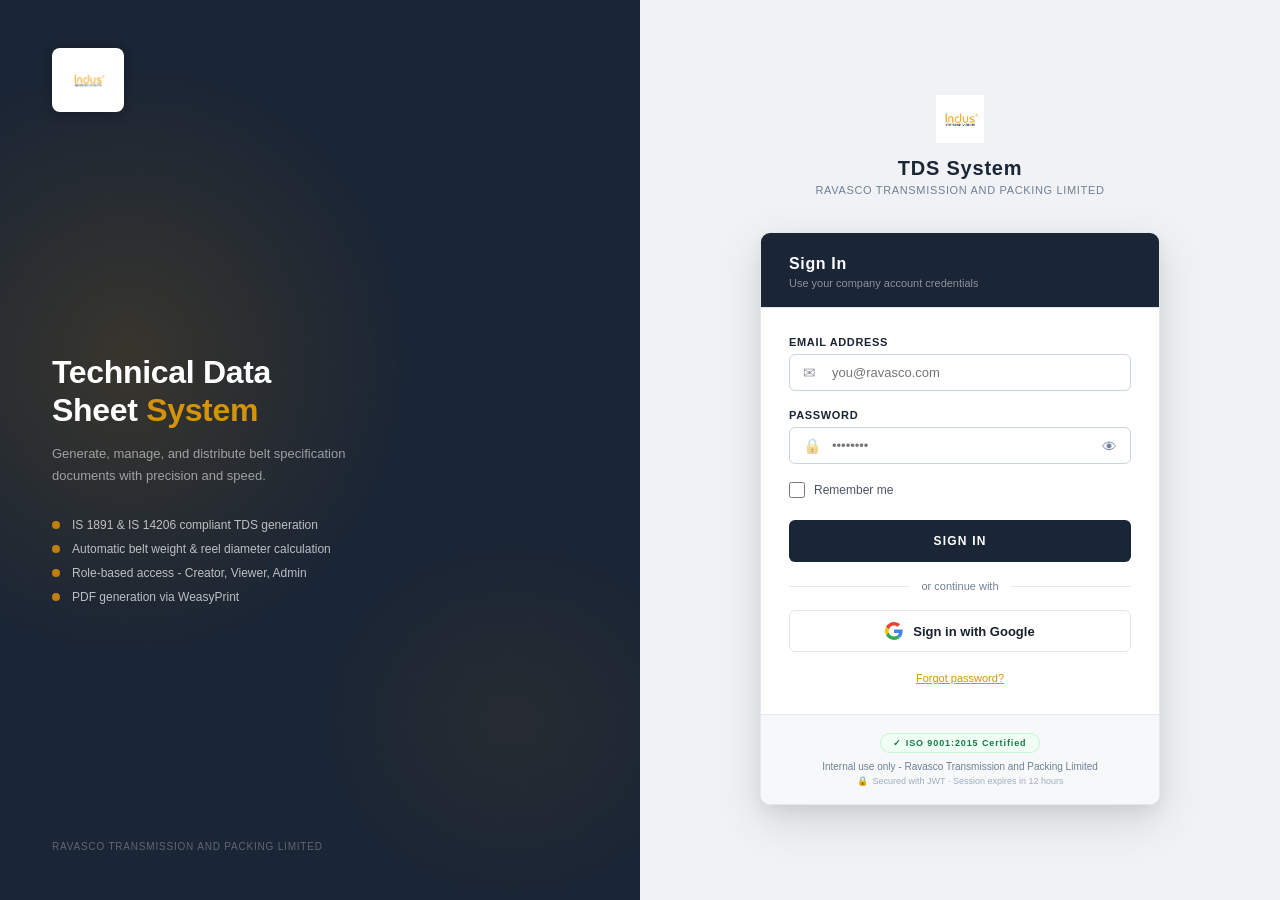
==== commit 6495171e: "Add persistent (30-day) remember-me sessions via refresh-token cookie - device_service.py: new set_r" ====
--- a/frontend/admin.html
+++ b/frontend/admin.html
@@ -647,7 +647,7 @@
     import { requireAuth, populateNavUser, showToast } from './js/auth.js';
     import { listUsers, createUser, updateUser, listTDS } from './js/api.js';
 
-    const session = requireAuth();
+    const session = await requireAuth();
     if (!session) throw new Error('redirect');
     if (session.role !== 'admin') {
       showToast('Access denied. Admin only.', 'error');
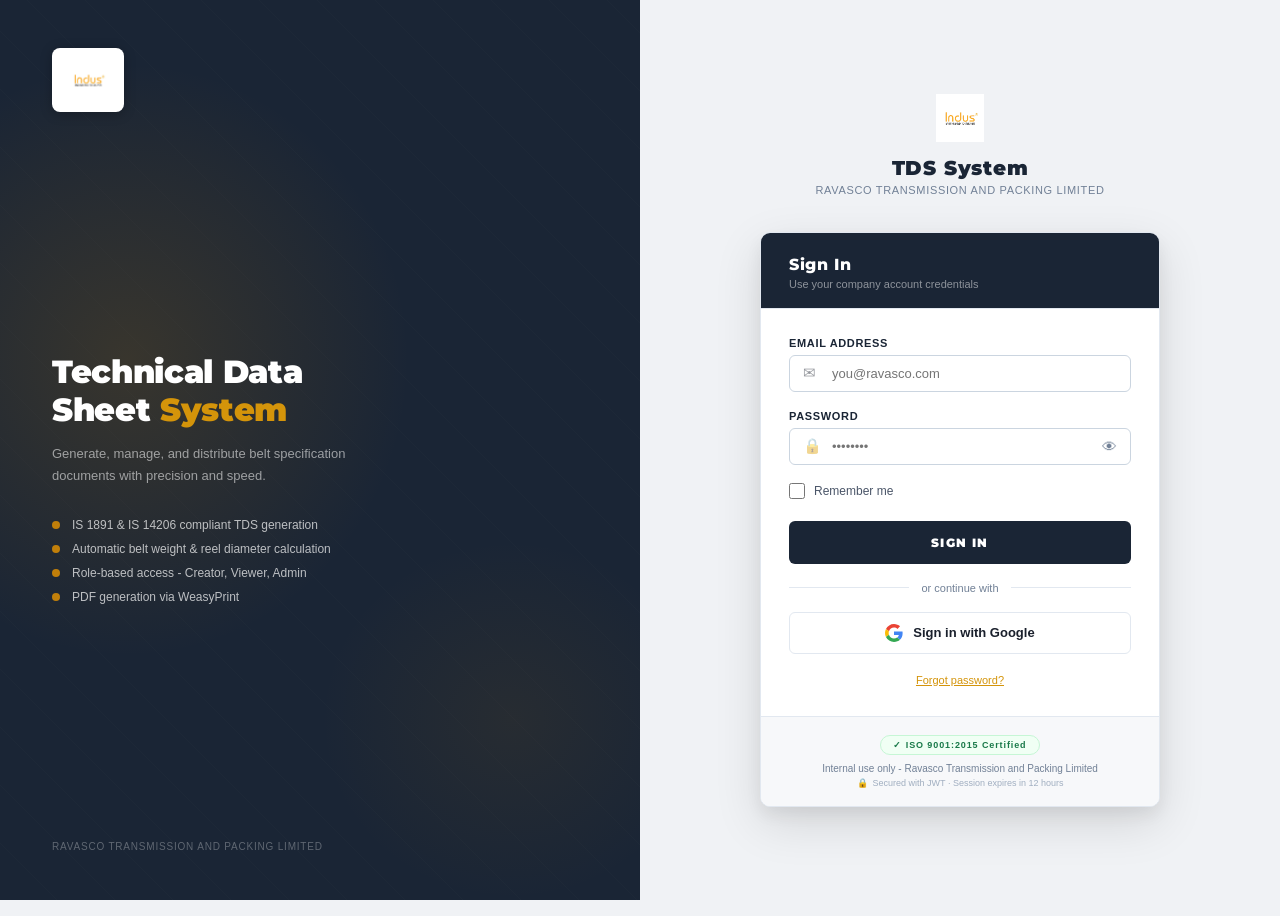
==== commit 42f97528: "QAP Template Updated" ====
--- a/frontend/admin.html
+++ b/frontend/admin.html
@@ -1037,6 +1037,7 @@
       const role = document.getElementById('uf-role').value;
       const act  = document.getElementById('uf-active').value==='true';
       if (!em) { errEl.textContent='Email is required.'; errEl.classList.add('show'); return; }
+      if (!editingUid && !em.toLowerCase().endsWith('@ravasco.com')) { errEl.textContent='Only @ravasco.com email addresses are allowed.'; errEl.classList.add('show'); return; }
       if (!editingUid && (!pw||pw.length<8)) { errEl.textContent='Password must be ≥ 8 characters.'; errEl.classList.add('show'); return; }
       const btn = document.getElementById('uf-submit');
       btn.disabled=true; btn.textContent='Saving…';
--- a/frontend/css/style.css
+++ b/frontend/css/style.css
@@ -32,6 +32,15 @@
 
 :root {
   --gold:          #C17F0A;
+  /* AA-safe darkened gold for TEXT specifically (links, badges, section
+     titles, etc.) — --gold itself is only 3.33:1 on white and 2.99:1 on
+     --gold-pale, both failing WCAG AA's 4.5:1 minimum for normal text;
+     --gold-light text fares worse still at 2.61:1. This passes 5.49:1 on
+     white and 4.93:1 on --gold-pale. Never used for backgrounds/borders —
+     those aren't subject to the same text-contrast rule, so --gold/
+     --gold-light stay unchanged there (buttons, borders, accents, toggle
+     tracks, etc.). */
+  --gold-text:     #905F07;
   --gold-light:    #D4940A;
   --gold-bright:   #F0B429;
   --gold-pale:     #FEF3C7;
@@ -87,9 +96,18 @@
   min-height: 100vh;
   -webkit-font-smoothing: antialiased;
 }
-a { color: var(--gold-light); text-decoration: none; }
+a { color: var(--gold-text); text-decoration: none; }
 a:hover { color: var(--gold); }
 button, input, select, textarea { font-family: var(--font-body); }
+/* Keyboard-focus fallback for links/buttons/custom widgets — .btn,
+   .nav-link, .action-card, .modal-close, etc. only had :hover states
+   defined, so Tab-ing through the page gave no visible indication of
+   where focus was. Scoped to a/button/[tabindex] (not input/select/
+   textarea) so it never collides with .form-control's own custom
+   focus ring, which already handles every form field. */
+a:focus-visible, button:focus-visible, [tabindex]:focus-visible {
+  outline: 2px solid var(--gold-light); outline-offset: 2px; border-radius: var(--radius);
+}
 ::-webkit-scrollbar { width: 6px; height: 6px; }
 ::-webkit-scrollbar-track { background: var(--bg-section); }
 ::-webkit-scrollbar-thumb { background: var(--border-mid); border-radius: 3px; }
@@ -122,7 +140,7 @@
   border-radius: var(--radius); transition: all .18s; border: 1px solid transparent;
 }
 .nav-link:hover { color: var(--navy); background: var(--bg-section); border-color: var(--border); }
-.nav-link.active { color: var(--gold); background: var(--gold-dim); border-color: var(--gold-border); }
+.nav-link.active { color: var(--gold-text); background: var(--gold-dim); border-color: var(--gold-border); }
 .nav-user { display: flex; align-items: center; gap: 10px; padding-left: 16px; border-left: 1px solid var(--border); }
 .nav-avatar {
   width: 32px; height: 32px;
@@ -133,6 +151,13 @@
 }
 .nav-user-name { font-size: 12px; font-weight: 600; color: var(--text); }
 .nav-user-role { font-size: 9px; letter-spacing: .1em; text-transform: uppercase; color: var(--text-muted); }
+.nav-toggle {
+  display: none; background: none; border: 1px solid var(--border-mid);
+  border-radius: var(--radius); width: 38px; height: 38px;
+  align-items: center; justify-content: center; cursor: pointer;
+  color: var(--navy); font-size: 18px; line-height: 1; flex-shrink: 0;
+}
+.nav-toggle:hover { background: var(--bg-section); border-color: var(--gold-border); }
 .btn-logout {
   padding: 7px 14px; background: none; border: 1px solid var(--border-mid);
   color: var(--text-muted); font-size: 10px; font-family: var(--font-head); font-weight: 700;
@@ -160,7 +185,7 @@
   display: flex; align-items: center; gap: 6px; font-size: 11px; color: var(--text-muted);
   margin-bottom: 10px; text-transform: uppercase; letter-spacing: .07em;
 }
-.breadcrumb a { color: var(--gold); }
+.breadcrumb a { color: var(--gold-text); }
 .breadcrumb span { color: var(--text-light); }
 .gold-line { height: 2px; background: linear-gradient(90deg, var(--gold-light), transparent); border-radius: 2px; }
 
@@ -200,7 +225,7 @@
 .btn-navy   { background: var(--navy); border-color: var(--navy); color: #fff; }
 .btn-navy:hover { background: var(--navy-mid); color: #fff; }
 .btn-outline { background: transparent; border-color: var(--border-mid); color: var(--text-dim); }
-.btn-outline:hover { border-color: var(--gold-light); color: var(--gold); background: var(--gold-dim); }
+.btn-outline:hover { border-color: var(--gold-light); color: var(--gold-text); background: var(--gold-dim); }
 .btn-ghost  { background: transparent; border-color: transparent; color: var(--text-muted); padding: 8px 14px; }
 .btn-ghost:hover { color: var(--text); background: var(--bg-section); border-color: var(--border); }
 .btn-danger { background: transparent; border-color: var(--border-mid); color: var(--text-muted); }
@@ -213,7 +238,7 @@
 /* ── FORM ────────────────────────────────────────────────── */
 .form-group { display: flex; flex-direction: column; gap: 6px; }
 .form-label { font-size: 11px; font-weight: 600; letter-spacing: .06em; text-transform: uppercase; color: var(--navy); }
-.form-label .req { color: var(--gold); margin-left: 2px; }
+.form-label .req { color: var(--gold-text); margin-left: 2px; }
 .form-control {
   width: 100%; padding: 10px 13px;
   background: var(--bg-input); border: 1px solid var(--border-mid);
@@ -224,7 +249,7 @@
 .form-control:focus { border-color: var(--gold-light); box-shadow: 0 0 0 3px var(--gold-dim); }
 .form-control:disabled { opacity: .55; background: var(--bg-section); cursor: not-allowed; }
 .form-control.readonly-field {
-  background: var(--gold-pale); color: var(--gold); font-weight: 700;
+  background: var(--gold-pale); color: var(--gold-text); font-weight: 700;
   border-color: var(--gold-border); cursor: default;
 }
 select.form-control {
@@ -255,6 +280,10 @@
 }
 .toggle input:checked + .toggle-slider { background: var(--gold-dim); border-color: var(--gold-light); }
 .toggle input:checked + .toggle-slider::before { transform: translateX(20px); background: var(--gold-light); }
+/* The real checkbox is visually hidden (opacity:0) so keyboard focus lands
+   on it invisibly with no styling here to show it — tabbing to a toggle
+   gave no visible indication of where focus was. */
+.toggle input:focus-visible + .toggle-slider { box-shadow: 0 0 0 3px var(--gold-dim); border-color: var(--gold-light); }
 .toggle-label { font-size: 12px; color: var(--text-dim); }
 
 /* ── BADGES ─────────────────────────────────────────────── */
@@ -263,7 +292,7 @@
   padding: 3px 9px; border-radius: 20px; font-size: 10px; font-weight: 700;
   letter-spacing: .06em; text-transform: uppercase; border: 1px solid transparent;
 }
-.badge-gold   { background: var(--gold-pale);   border-color: var(--gold-border);  color: var(--gold); }
+.badge-gold   { background: var(--gold-pale);   border-color: var(--gold-border);  color: var(--gold-text); }
 .badge-green  { background: var(--green-pale);  border-color: var(--green-border); color: var(--green); }
 .badge-red    { background: var(--red-pale);    border-color: var(--red-border);   color: var(--red); }
 .badge-blue   { background: var(--blue-pale);   border-color: var(--blue-border);  color: var(--blue); }
@@ -287,7 +316,7 @@
 tbody tr:hover { background: var(--gold-dim); }
 tbody td { padding: 12px 16px; color: var(--text); vertical-align: middle; }
 tbody td.td-muted { color: var(--text-muted); font-size: 12px; }
-tbody td.td-mono { font-family: 'Courier New', monospace; font-size: 12px; font-weight: 700; color: var(--gold); }
+tbody td.td-mono { font-family: 'Courier New', monospace; font-size: 12px; font-weight: 700; color: var(--gold-text); }
 .table-actions { display: flex; align-items: center; gap: 5px; }
 
 /* ── ALERTS ─────────────────────────────────────────────── */
@@ -373,7 +402,7 @@
 .step-info { margin-left: 9px; white-space: nowrap; }
 .step-num   { font-size: 9px; color: var(--text-muted); text-transform: uppercase; letter-spacing: .1em; }
 .step-label { font-size: 11px; font-weight: 600; color: var(--text-dim); transition: color .2s; }
-.step-item.active .step-label { color: var(--gold); }
+.step-item.active .step-label { color: var(--gold-text); }
 .step-item.done   .step-label { color: var(--green); }
 .step-line { flex: 1; height: 2px; background: var(--border); margin: 0 10px; transition: background .25s; }
 .step-line.done { background: var(--green-light); }
@@ -435,7 +464,7 @@
 .action-card-cta {
   display: inline-flex; align-items: center; gap: 6px;
   font-family: var(--font-head); font-size: 10px; font-weight: 700; letter-spacing: .09em; text-transform: uppercase;
-  color: var(--gold); padding: 8px 16px; border: 1px solid var(--gold-border);
+  color: var(--gold-text); padding: 8px 16px; border: 1px solid var(--gold-border);
   border-radius: var(--radius); background: var(--gold-pale); transition: all .18s;
 }
 .action-card:hover .action-card-cta { background: var(--gold-light); color: #fff; border-color: var(--gold-light); }
@@ -460,7 +489,7 @@
 .detail-section { margin-bottom: 18px; }
 .detail-section-title {
   font-family: var(--font-head); font-size: 10px; font-weight: 700;
-  letter-spacing: .12em; text-transform: uppercase; color: var(--gold);
+  letter-spacing: .12em; text-transform: uppercase; color: var(--gold-text);
   margin-bottom: 8px; padding-bottom: 5px; border-bottom: 1px solid var(--border);
 }
 .detail-row { display: flex; justify-content: space-between; padding: 7px 0; border-bottom: 1px solid var(--bg-section); gap: 12px; }
@@ -470,7 +499,7 @@
 
 /* ── UTILS ──────────────────────────────────────────────── */
 .hidden { display: none !important; }
-.text-gold  { color: var(--gold); }   .text-navy  { color: var(--navy); }
+.text-gold  { color: var(--gold-text); }   .text-navy  { color: var(--navy); }
 .text-muted { color: var(--text-muted); } .text-success { color: var(--green); } .text-danger { color: var(--red); }
 .fw-700 { font-weight: 700; }  .fw-900 { font-weight: 900; }
 .font-head { font-family: var(--font-head); }
@@ -505,7 +534,21 @@
   .action-cards    { grid-template-columns: 1fr; }
   .stats-row       { grid-template-columns: 1fr 1fr; }
   .topnav          { padding: 0 16px; }
-  .nav-links       { display: none; }
+  .nav-toggle      { display: flex; }
+  /* Below 900px .nav-links becomes a dropdown panel (toggled by the
+     hamburger button auth.js injects into every page) instead of just
+     vanishing — it used to be `display:none` unconditionally here, which
+     removed all primary navigation on tablets/narrow windows with no way
+     to get it back. */
+  .nav-links {
+    display: none; position: absolute; top: 100%; left: 0; right: 0;
+    flex-direction: column; align-items: stretch; gap: 2px;
+    padding: 10px 16px 14px; margin: 0; background: var(--bg-nav);
+    border-bottom: 1px solid var(--border); box-shadow: var(--shadow-md);
+    z-index: 199;
+  }
+  .nav-links.open { display: flex; }
+  .nav-links .nav-link { padding: 12px 14px; } /* bigger tap targets */
 }
 @media (max-width: 600px) {
   .form-row.cols-2 { grid-template-columns: 1fr; }
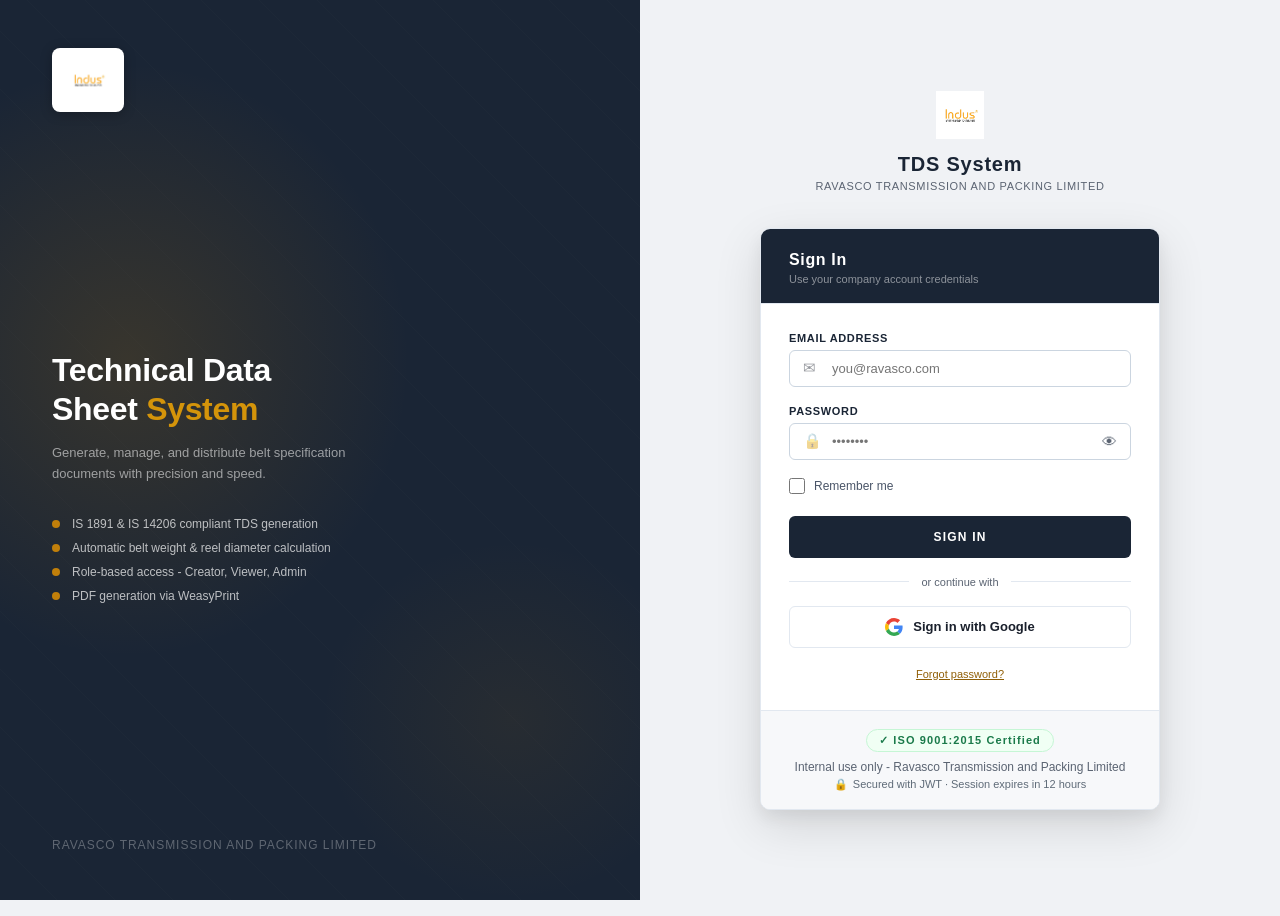
==== commit 0e464a43: "Added docs" ====
--- a/frontend/admin.html
+++ b/frontend/admin.html
@@ -69,7 +69,9 @@
       font-family: var(--font-head); font-size: 11px; font-weight: 800;
       letter-spacing: .12em; text-transform: uppercase; color: var(--gold-bright);
     }
-    .sidebar-head p { font-size: 10px; color: rgba(255,255,255,.45); margin-top: 3px; }
+    /* ACCESSIBILITY (fixed): .45 opacity white-on-navy was 4.26:1, just
+       under WCAG AA's 4.5:1 (axe-core flagged it); .55 clears it (~4.8:1). */
+    .sidebar-head p { font-size:12px; color: rgba(255,255,255,.55); margin-top: 3px; }
     .sidebar-nav { padding: 8px 0; }
     .snav-item {
       display: flex; align-items: center; gap: 10px;
@@ -79,12 +81,17 @@
       border-left: 3px solid transparent;
     }
     .snav-item:hover { background: var(--bg-section); color: var(--text); }
-    .snav-item.active { background: var(--gold-dim); color: var(--gold); border-left-color: var(--gold); font-weight: 600; }
+    /* ACCESSIBILITY (fixed): both .active and .snav-badge used --gold as
+       text (2.99:1 / 2.98:1 here — WCAG AA color-contrast failures found by
+       an axe-core scan of this page). --gold-text is style.css's designated
+       text-safe variant (5.49:1 on white); border-left-color is a border,
+       not text, so it's left as --gold. */
+    .snav-item.active { background: var(--gold-dim); color: var(--gold-text); border-left-color: var(--gold); font-weight: 600; }
     .snav-item .si { font-size: 15px; width: 20px; text-align: center; }
     .snav-badge {
       margin-left: auto; background: var(--gold-pale);
-      color: var(--gold); border: 1px solid var(--gold-border);
-      border-radius: 10px; font-size: 9px; font-weight: 700;
+      color: var(--gold-text); border: 1px solid var(--gold-border);
+      border-radius: 10px; font-size:11px; font-weight: 700;
       padding: 1px 7px; letter-spacing: .04em;
     }
     .snav-sep { height: 1px; background: var(--border); margin: 6px 12px; }
@@ -102,8 +109,13 @@
       display: flex; align-items: center; justify-content: space-between;
     }
     .pc-head h3 {
+      /* ACCESSIBILITY (fixed): --gold-light as text is 2.45:1 on this
+         panel's --bg-section background — an axe-core scan of this page
+         flagged it as a WCAG AA color-contrast failure (needs 4.5:1).
+         --gold-text is the variable style.css already designates for text
+         use (5.49:1 on white); swapping to it here matches that intent. */
       font-family: var(--font-head); font-size: 11px; font-weight: 700;
-      letter-spacing: .1em; text-transform: uppercase; color: var(--gold-light);
+      letter-spacing: .1em; text-transform: uppercase; color: var(--gold-text);
     }
     .pc-head p { font-size: 11px; color: var(--text-muted); margin-top: 2px; }
     .pc-body { padding: 20px; }
@@ -128,11 +140,11 @@
     .kpi-icon.green { background: var(--green-pale);  border-color: var(--green-border); }
     .kpi-icon.orange{ background: var(--orange-dim);  border-color: rgba(217,107,10,.3); }
     .kpi-icon.navy  { background: rgba(26,37,53,.07); border-color: rgba(26,37,53,.15); }
-    .kpi-label { font-size: 10px; font-weight: 600; letter-spacing: .07em;
+    .kpi-label { font-size:12px; font-weight: 600; letter-spacing: .07em;
                  text-transform: uppercase; color: var(--text-muted); }
     .kpi-value { font-family: var(--font-head); font-size: 26px; font-weight: 900;
                  color: var(--navy); line-height: 1.1; }
-    .kpi-sub   { font-size: 10px; color: var(--text-muted); margin-top: 1px; }
+    .kpi-sub   { font-size:12px; color: var(--text-muted); margin-top: 1px; }
 
     /* ── Breakdown bars ───────────────────────────────── */
     .breakdown-list { display: flex; flex-direction: column; gap: 8px; }
@@ -142,7 +154,10 @@
     .bdrow-bar-wrap { flex: 1; background: var(--bg-section); border-radius: 4px; height: 8px; overflow: hidden; }
     .bdrow-bar { height: 100%; border-radius: 4px; background: var(--gold);
                  transition: width .4s ease; }
-    .bdrow-count { font-size: 11px; font-weight: 700; color: var(--gold); width: 28px; text-align: right; flex-shrink: 0; }
+    /* ACCESSIBILITY (fixed): --gold as text is only 3.32:1 on white — same
+       WCAG AA color-contrast failure as .pc-head h3 above; --gold-text
+       (5.49:1 on white) is the designated text-safe variant. */
+    .bdrow-count { font-size: 11px; font-weight: 700; color: var(--gold-text); width: 28px; text-align: right; flex-shrink: 0; }
 
     /* ── Monthly sparkline table ──────────────────────── */
     .month-grid { display: grid; grid-template-columns: repeat(6, 1fr); gap: 8px; }
@@ -152,7 +167,7 @@
       border-radius: var(--radius); padding: 10px 8px; text-align: center;
     }
     .month-cell.highlight { background: var(--gold-dim); border-color: var(--gold-border); }
-    .month-name { font-size: 9px; font-weight: 700; letter-spacing: .08em;
+    .month-name { font-size:11px; font-weight: 700; letter-spacing: .08em;
                   text-transform: uppercase; color: var(--text-muted); }
     .month-count { font-family: var(--font-head); font-size: 20px; font-weight: 900;
                    color: var(--navy); line-height: 1; margin: 4px 0 2px; }
@@ -182,8 +197,8 @@
     .user-card-info { flex: 1; min-width: 0; }
     .user-card-name { font-size: 13px; font-weight: 600; color: var(--text);
                       white-space: nowrap; overflow: hidden; text-overflow: ellipsis; }
-    .user-card-email { font-size: 10px; color: var(--text-muted); margin-top: 1px; }
-    .user-card-desig { font-size: 10px; color: var(--text-light); }
+    .user-card-email { font-size:12px; color: var(--text-muted); margin-top: 1px; }
+    .user-card-desig { font-size:12px; color: var(--text-light); }
     .user-card-stats {
       display: grid; grid-template-columns: repeat(3,1fr);
       border-bottom: 1px solid var(--border);
@@ -191,7 +206,7 @@
     .ucs { padding: 10px 8px; text-align: center; border-right: 1px solid var(--border); }
     .ucs:last-child { border-right: none; }
     .ucs-val { font-family: var(--font-head); font-size: 18px; font-weight: 900; color: var(--navy); }
-    .ucs-label { font-size: 9px; font-weight: 600; letter-spacing: .07em;
+    .ucs-label { font-size:11px; font-weight: 600; letter-spacing: .07em;
                  text-transform: uppercase; color: var(--text-muted); margin-top: 2px; }
     .user-card-foot {
       padding: 10px 16px; display: flex; align-items: center;
@@ -199,7 +214,7 @@
     }
     .status-pill {
       display: inline-flex; align-items: center; gap: 5px;
-      font-size: 10px; font-weight: 600; padding: 3px 10px;
+      font-size:12px; font-weight: 600; padding: 3px 10px;
       border-radius: 20px;
     }
     .status-pill::before { content: ''; width: 6px; height: 6px; border-radius: 50%; }
@@ -218,9 +233,11 @@
       padding: 10px 16px; display: flex; align-items: center;
       justify-content: space-between; border-bottom: 1px solid var(--border);
     }
+    /* ACCESSIBILITY (fixed): --gold-light as text on --bg-section fails
+       WCAG AA (~2.45:1, needs 4.5:1) — same recurring issue, same fix. */
     .drawer-head h4 {
-      font-family: var(--font-head); font-size: 10px; font-weight: 700;
-      letter-spacing: .1em; text-transform: uppercase; color: var(--gold-light);
+      font-family: var(--font-head); font-size:12px; font-weight: 700;
+      letter-spacing: .1em; text-transform: uppercase; color: var(--gold-text);
     }
     .drawer-body { max-height: 260px; overflow-y: auto; }
     .drawer-row {
@@ -232,12 +249,12 @@
     .drawer-row:last-child { border-bottom: none; }
     .drawer-row:hover { background: var(--bg-card); }
     .drawer-row-head {
-      font-size: 9px; font-weight: 700; letter-spacing: .1em;
+      font-size:11px; font-weight: 700; letter-spacing: .1em;
       text-transform: uppercase; color: var(--text-muted);
       background: var(--bg-card); position: sticky; top: 0; z-index: 1;
     }
-    .dr-num { font-family: 'Courier New', monospace; font-size: 10px; font-weight: 700; color: var(--navy); }
-    .dr-date { color: var(--text-muted); font-size: 10px; }
+    .dr-num { font-family: 'Courier New', monospace; font-size:12px; font-weight: 700; color: var(--navy); }
+    .dr-date { color: var(--text-muted); font-size:12px; }
 
     /* ── All TDS table ────────────────────────────────── */
     .tds-all-table th, .tds-all-table td { font-size: 11px; }
@@ -274,7 +291,7 @@
       color: var(--text); outline: none; transition: border-color .15s; box-sizing: border-box;
     }
     .uf-input:focus { border-color: var(--gold); }
-    .uf-hint { font-size: 10px; color: var(--text-muted); margin-top: 4px; }
+    .uf-hint { font-size:12px; color: var(--text-muted); margin-top: 4px; }
     .uf-err { display: none; padding: 9px 12px; background: var(--red-pale);
               border: 1px solid var(--red-border); border-radius: var(--radius);
               font-size: 12px; color: var(--red); margin-bottom: 12px; }
@@ -287,7 +304,7 @@
 
     /* ── Section label ────────────────────────────────── */
     .sec-label {
-      font-family: var(--font-head); font-size: 9px; font-weight: 700;
+      font-family: var(--font-head); font-size:11px; font-weight: 700;
       letter-spacing: .14em; text-transform: uppercase; color: var(--gold);
       margin-bottom: 6px; padding-bottom: 4px;
       border-bottom: 1px solid var(--gold-border);
@@ -777,7 +794,7 @@
               <div class="user-card-email">${u.email}</div>
               ${u.designation?`<div class="user-card-desig">${u.designation}</div>`:''}
             </div>
-            <span style="display:inline-block;padding:3px 10px;border-radius:20px;font-size:9px;
+            <span style="display:inline-block;padding:3px 10px;border-radius:20px;font-size:11px;
                          font-weight:700;letter-spacing:.09em;text-transform:uppercase;
                          background:${rb};color:${rc};border:1px solid ${rbr};flex-shrink:0;">
               ${rl}</span>
@@ -820,7 +837,7 @@
           <div class="user-tds-drawer" id="drawer-${u.user_id}">
             <div class="drawer-head">
               <h4>TDS Created by ${u.full_name||u.email}</h4>
-              <span style="font-size:10px;color:var(--text-muted);">${count} document${count!==1?'s':''}</span>
+              <span style="font-size:12px;color:var(--text-muted);">${count} document${count!==1?'s':''}</span>
             </div>
             <div class="drawer-body">
               <div class="drawer-row drawer-row-head">
@@ -829,7 +846,7 @@
               ${allTDS.filter(t=>t.created_by_id===u.user_id).map(t=>`
               <div class="drawer-row">
                 <span class="dr-num">${t.tds_number}</span>
-                <span style="font-size:10px;color:var(--text-dim);overflow:hidden;text-overflow:ellipsis;white-space:nowrap;">
+                <span style="font-size:12px;color:var(--text-dim);overflow:hidden;text-overflow:ellipsis;white-space:nowrap;">
                   ${t.customer?.customer_name||'-'}</span>
                 <span class="dr-date">${t.belt_width_mm}×${parseFloat(t.belt_length_m).toFixed(0)}m</span>
                 <span class="dr-date">${new Date(t.tds_date).toLocaleDateString('en-IN',{day:'2-digit',month:'short'})}</span>
@@ -919,14 +936,14 @@
         </tr></thead>
         <tbody>
           ${records.map(t=>`<tr>
-            <td class="td-mono" style="font-size:10px;">${t.tds_number}</td>
+            <td class="td-mono" style="font-size:12px;">${t.tds_number}</td>
             <td class="td-muted">${new Date(t.tds_date).toLocaleDateString('en-IN',{day:'2-digit',month:'short',year:'numeric'})}</td>
             <td style="max-width:140px;overflow:hidden;text-overflow:ellipsis;white-space:nowrap;">
               ${t.customer?.customer_name||'<span class="td-muted">-</span>'}</td>
-            <td><span class="badge badge-muted" style="font-size:9px;">
+            <td><span class="badge badge-muted" style="font-size:11px;">
               ${(t.standard?.standard_name||'-').split(':')[0].trim()}</span></td>
             <td class="td-muted">${t.belt_width_mm}×${parseFloat(t.belt_length_m).toFixed(0)}m</td>
-            <td class="td-muted" style="font-size:10px;">${t.belt_rating?.rating_name||'-'}</td>
+            <td class="td-muted" style="font-size:12px;">${t.belt_rating?.rating_name||'-'}</td>
             <td>
               <div style="font-size:11px;font-weight:500;color:var(--text);">
                 ${t.created_by_user?.full_name||t.created_by_user?.email||`User ${t.created_by}`}</div>
@@ -962,7 +979,7 @@
           <div class="bdrow-bar-wrap">
             <div class="bdrow-bar" style="width:${Math.round(count/maxVal*100)}%;background:${color};"></div>
           </div>
-          <span class="bdrow-count" style="color:${color};">${count}</span>
+          <span class="bdrow-count">${count}</span>
         </div>`).join('')}
       </div>`;
     }
@@ -977,10 +994,10 @@
         </tr></thead>
         <tbody>
           ${items.map(t=>`<tr>
-            <td class="td-mono" style="font-size:10px;">${t.tds_number}</td>
+            <td class="td-mono" style="font-size:12px;">${t.tds_number}</td>
             <td class="td-muted">${new Date(t.tds_date).toLocaleDateString('en-IN',{day:'2-digit',month:'short',year:'numeric'})}</td>
             <td>${t.customer?.customer_name||'<span class="td-muted">-</span>'}</td>
-            <td><span class="badge badge-muted" style="font-size:9px;">
+            <td><span class="badge badge-muted" style="font-size:11px;">
               ${(t.standard?.standard_name||'-').split(':')[0].trim()}</span></td>
             <td class="td-muted">${t.belt_width_mm}mm×${parseFloat(t.belt_length_m).toFixed(0)}m</td>
             <td style="font-size:11px;">
--- a/frontend/css/style.css
+++ b/frontend/css/style.css
@@ -16,6 +16,15 @@
    var(--gold) — there should be no hard-coded hex colors for brand elements
    outside this :root block (page-specific one-off accents in individual
    <style> blocks are the documented exception, not the rule).
+
+   ACCESSIBILITY (fixed): every label/badge/nav-link-style rule that used to
+   read font-size: 9px or 10px (nav links, stat labels, badges, table headers,
+   form hints, buttons) is now 11px/12px — the smaller sizes were confirmed,
+   by actually loading the app and measuring computed font sizes across the
+   dashboard and generate-TDS pages, to be uncomfortably small body/label
+   text (not a hard WCAG failure — there's no numeric minimum — but a real
+   legibility issue at normal viewing distance). Uppercase + letter-spacing
+   styling on this text made it read even smaller than the px value implies.
 
    Reading guide — section banners below, in order: TOPNAV, LAYOUT
    (.page-wrap and friends), CARDS, BUTTONS, FORM (inputs/selects/labels),
@@ -57,8 +66,18 @@
   --bg-nav:        #FFFFFF;
   --text:          #1A202C;
   --text-dim:      #4A5568;
-  --text-muted:    #718096;
-  --text-light:    #A0AEC0;
+  /* ACCESSIBILITY (fixed): both used to be light enough to fail WCAG AA's
+     4.5:1 minimum contrast for normal text — an axe-core scan of the admin
+     and generate-TDS pages found --text-muted (#718096) at 4.01:1 on white
+     (43 failing nodes: labels, table cells, muted badges) and --text-light
+     (#A0AEC0) at 2.25:1 (breadcrumb separators, dropdown role text).
+     #5B6472 / #5F6B78 clear 4.5:1 on every background these are actually
+     used on here (white, --bg-page, --bg-section), while keeping
+     --text-light very close to --text-muted rather than lighter — AA's
+     4.5:1 floor leaves little room for two visually distinct "muted" grays
+     on a near-white background. */
+  --text-muted:    #5B6472;
+  --text-light:    #5F6B78;
   --border:        #E2E8F0;
   --border-mid:    #CBD5E0;
   --border-dark:   #A0AEC0;
@@ -129,12 +148,12 @@
   font-family: var(--font-head); font-size: 16px; font-weight: 900;
   color: var(--navy); letter-spacing: .03em; line-height: 1.1;
 }
-.nav-brand-text p { font-size: 9px; color: var(--text-muted); letter-spacing: .12em; text-transform: uppercase; }
+.nav-brand-text p { font-size: 11px; color: var(--text-muted); letter-spacing: .12em; text-transform: uppercase; }
 .nav-spacer { flex: 1; }
 .nav-links { display: flex; align-items: center; gap: 2px; }
 .nav-link {
   padding: 8px 14px;
-  font-family: var(--font-head); font-size: 10px; font-weight: 700;
+  font-family: var(--font-head); font-size: 12px; font-weight: 700;
   letter-spacing: .08em; text-transform: uppercase;
   color: var(--text-dim); text-decoration: none;
   border-radius: var(--radius); transition: all .18s; border: 1px solid transparent;
@@ -150,7 +169,7 @@
   flex-shrink: 0;
 }
 .nav-user-name { font-size: 12px; font-weight: 600; color: var(--text); }
-.nav-user-role { font-size: 9px; letter-spacing: .1em; text-transform: uppercase; color: var(--text-muted); }
+.nav-user-role { font-size: 11px; letter-spacing: .1em; text-transform: uppercase; color: var(--text-muted); }
 .nav-toggle {
   display: none; background: none; border: 1px solid var(--border-mid);
   border-radius: var(--radius); width: 38px; height: 38px;
@@ -160,14 +179,14 @@
 .nav-toggle:hover { background: var(--bg-section); border-color: var(--gold-border); }
 .btn-logout {
   padding: 7px 14px; background: none; border: 1px solid var(--border-mid);
-  color: var(--text-muted); font-size: 10px; font-family: var(--font-head); font-weight: 700;
+  color: var(--text-muted); font-size: 12px; font-family: var(--font-head); font-weight: 700;
   letter-spacing: .08em; text-transform: uppercase; cursor: pointer;
   border-radius: var(--radius); transition: all .18s;
 }
 .btn-logout:hover { border-color: var(--red); color: var(--red); background: var(--red-pale); }
 .iso-badge {
   padding: 5px 10px; background: var(--green-pale); border: 1px solid var(--green-border);
-  color: var(--green); font-size: 9px; font-weight: 700; letter-spacing: .1em;
+  color: var(--green); font-size: 11px; font-weight: 700; letter-spacing: .1em;
   border-radius: var(--radius); font-family: var(--font-head); white-space: nowrap;
 }
 
@@ -218,10 +237,17 @@
 }
 .btn:disabled { opacity: .45; cursor: not-allowed; pointer-events: none; }
 .btn-primary {
-  background: var(--gold-light); border-color: var(--gold-light); color: #fff;
+  /* ACCESSIBILITY (fixed): white text on --gold-light is only 2.61:1 —
+     the exact same pair of colors (just swapped fg/bg) already documented
+     above as failing WCAG AA's 4.5:1 minimum for normal text. --navy text
+     on --gold-light is 5.91:1 (AA), and still 4.64:1 on the --gold hover
+     background below — comfortably passing both button states without
+     touching the gold background itself (kept unchanged, as backgrounds
+     aren't subject to the text-contrast rule on their own). */
+  background: var(--gold-light); border-color: var(--gold-light); color: var(--navy);
   box-shadow: 0 2px 6px rgba(193,127,10,.25);
 }
-.btn-primary:hover { background: var(--gold); border-color: var(--gold); color: #fff; }
+.btn-primary:hover { background: var(--gold); border-color: var(--gold); color: var(--navy); }
 .btn-navy   { background: var(--navy); border-color: var(--navy); color: #fff; }
 .btn-navy:hover { background: var(--navy-mid); color: #fff; }
 .btn-outline { background: transparent; border-color: var(--border-mid); color: var(--text-dim); }
@@ -232,7 +258,7 @@
 .btn-danger:hover { background: var(--red-pale); border-color: var(--red); color: var(--red); }
 .btn-success { background: var(--green-light); border-color: var(--green-light); color: #fff; }
 .btn-success:hover { background: var(--green); color: #fff; }
-.btn-sm  { padding: 7px 13px; font-size: 10px; }
+.btn-sm  { padding: 7px 13px; font-size: 12px; }
 .btn-lg  { padding: 13px 26px; font-size: 12px; }
 
 /* ── FORM ────────────────────────────────────────────────── */
@@ -257,8 +283,8 @@
   background-repeat: no-repeat; background-position: right 12px center; padding-right: 36px;
 }
 select.form-control option { background: #fff; color: var(--text); }
-.form-hint  { font-size: 10px; color: var(--text-muted); }
-.form-error { font-size: 10px; color: var(--red); }
+.form-hint  { font-size: 12px; color: var(--text-muted); }
+.form-error { font-size: 12px; color: var(--red); }
 .form-row { display: grid; gap: 16px; }
 .form-row.cols-2 { grid-template-columns: 1fr 1fr; }
 .form-row.cols-3 { grid-template-columns: 1fr 1fr 1fr; }
@@ -289,7 +315,7 @@
 /* ── BADGES ─────────────────────────────────────────────── */
 .badge {
   display: inline-flex; align-items: center; gap: 4px;
-  padding: 3px 9px; border-radius: 20px; font-size: 10px; font-weight: 700;
+  padding: 3px 9px; border-radius: 20px; font-size: 12px; font-weight: 700;
   letter-spacing: .06em; text-transform: uppercase; border: 1px solid transparent;
 }
 .badge-gold   { background: var(--gold-pale);   border-color: var(--gold-border);  color: var(--gold-text); }
@@ -308,7 +334,7 @@
 table { width: 100%; border-collapse: collapse; font-size: 13px; }
 thead tr { background: var(--navy); border-bottom: 2px solid var(--gold-light); }
 thead th {
-  padding: 12px 16px; text-align: left; font-family: var(--font-head); font-size: 10px;
+  padding: 12px 16px; text-align: left; font-family: var(--font-head); font-size: 12px;
   font-weight: 700; letter-spacing: .1em; text-transform: uppercase; color: var(--gold-bright); white-space: nowrap;
 }
 tbody tr { border-bottom: 1px solid var(--border); transition: background .12s; }
@@ -397,10 +423,12 @@
   font-family: var(--font-head); font-size: 12px; font-weight: 700; color: var(--text-light);
   flex-shrink: 0; transition: all .25s; box-shadow: var(--shadow-sm);
 }
-.step-circle.active { border-color: var(--gold-light); background: var(--gold-light); color: #fff; box-shadow: 0 0 0 4px var(--gold-dim); }
+/* ACCESSIBILITY (fixed): white text on --gold-light is 2.61:1 — same WCAG
+   AA failure as .btn-primary above; --navy is the same fix (5.91:1). */
+.step-circle.active { border-color: var(--gold-light); background: var(--gold-light); color: var(--navy); box-shadow: 0 0 0 4px var(--gold-dim); }
 .step-circle.done   { border-color: var(--green-light); background: var(--green-pale); color: var(--green); }
 .step-info { margin-left: 9px; white-space: nowrap; }
-.step-num   { font-size: 9px; color: var(--text-muted); text-transform: uppercase; letter-spacing: .1em; }
+.step-num   { font-size: 11px; color: var(--text-muted); text-transform: uppercase; letter-spacing: .1em; }
 .step-label { font-size: 11px; font-weight: 600; color: var(--text-dim); transition: color .2s; }
 .step-item.active .step-label { color: var(--gold-text); }
 .step-item.done   .step-label { color: var(--green); }
@@ -414,9 +442,9 @@
   border-radius: var(--radius); margin-top: 8px;
 }
 .computed-val { display: flex; flex-direction: column; gap: 2px; }
-.computed-val label { font-size: 9px; color: var(--text-muted); letter-spacing: .07em; text-transform: uppercase; }
+.computed-val label { font-size: 11px; color: var(--text-muted); letter-spacing: .07em; text-transform: uppercase; }
 .computed-val .num { font-family: var(--font-head); font-size: 20px; font-weight: 900; color: var(--navy); }
-.computed-val .unit { font-size: 10px; color: var(--text-muted); }
+.computed-val .unit { font-size: 12px; color: var(--text-muted); }
 .computed-sep { width: 1px; height: 36px; background: var(--gold-border); }
 
 /* ── STAT CARDS ─────────────────────────────────────────── */
@@ -434,7 +462,7 @@
 .stat-icon.green  { background: var(--green-pale);  border-color: var(--green-border); }
 .stat-icon.orange { background: var(--amber-pale);  border-color: var(--amber-border); }
 .stat-icon.blue   { background: var(--blue-pale);   border-color: var(--blue-border); }
-.stat-label { font-size: 10px; color: var(--text-muted); letter-spacing: .06em; text-transform: uppercase; font-weight: 600; }
+.stat-label { font-size: 12px; color: var(--text-muted); letter-spacing: .06em; text-transform: uppercase; font-weight: 600; }
 .stat-value { font-family: var(--font-head); font-size: 28px; font-weight: 900; color: var(--navy); line-height: 1; margin-top: 4px; }
 .stat-sub { font-size: 11px; color: var(--text-muted); margin-top: 4px; }
 
@@ -463,11 +491,12 @@
 .action-card-desc  { font-size: 13px; color: var(--text-muted); line-height: 1.6; margin-bottom: 22px; }
 .action-card-cta {
   display: inline-flex; align-items: center; gap: 6px;
-  font-family: var(--font-head); font-size: 10px; font-weight: 700; letter-spacing: .09em; text-transform: uppercase;
+  font-family: var(--font-head); font-size: 12px; font-weight: 700; letter-spacing: .09em; text-transform: uppercase;
   color: var(--gold-text); padding: 8px 16px; border: 1px solid var(--gold-border);
   border-radius: var(--radius); background: var(--gold-pale); transition: all .18s;
 }
-.action-card:hover .action-card-cta { background: var(--gold-light); color: #fff; border-color: var(--gold-light); }
+/* ACCESSIBILITY (fixed): same white-on-gold-light failure as .btn-primary. */
+.action-card:hover .action-card-cta { background: var(--gold-light); color: var(--navy); border-color: var(--gold-light); }
 
 /* ── FILTER BAR ─────────────────────────────────────────── */
 .filter-bar {
@@ -476,7 +505,7 @@
   border-radius: var(--radius-lg); box-shadow: var(--shadow-sm); margin-bottom: 20px;
 }
 .filter-group { display: flex; flex-direction: column; gap: 5px; }
-.filter-label { font-size: 10px; font-weight: 600; letter-spacing: .07em; text-transform: uppercase; color: var(--navy); }
+.filter-label { font-size: 12px; font-weight: 600; letter-spacing: .07em; text-transform: uppercase; color: var(--navy); }
 .filter-control {
   padding: 8px 11px; background: var(--bg-input); border: 1px solid var(--border-mid);
   border-radius: var(--radius); color: var(--text); font-size: 12px;
@@ -488,7 +517,7 @@
 /* ── DETAIL ROWS ────────────────────────────────────────── */
 .detail-section { margin-bottom: 18px; }
 .detail-section-title {
-  font-family: var(--font-head); font-size: 10px; font-weight: 700;
+  font-family: var(--font-head); font-size: 12px; font-weight: 700;
   letter-spacing: .12em; text-transform: uppercase; color: var(--gold-text);
   margin-bottom: 8px; padding-bottom: 5px; border-bottom: 1px solid var(--border);
 }
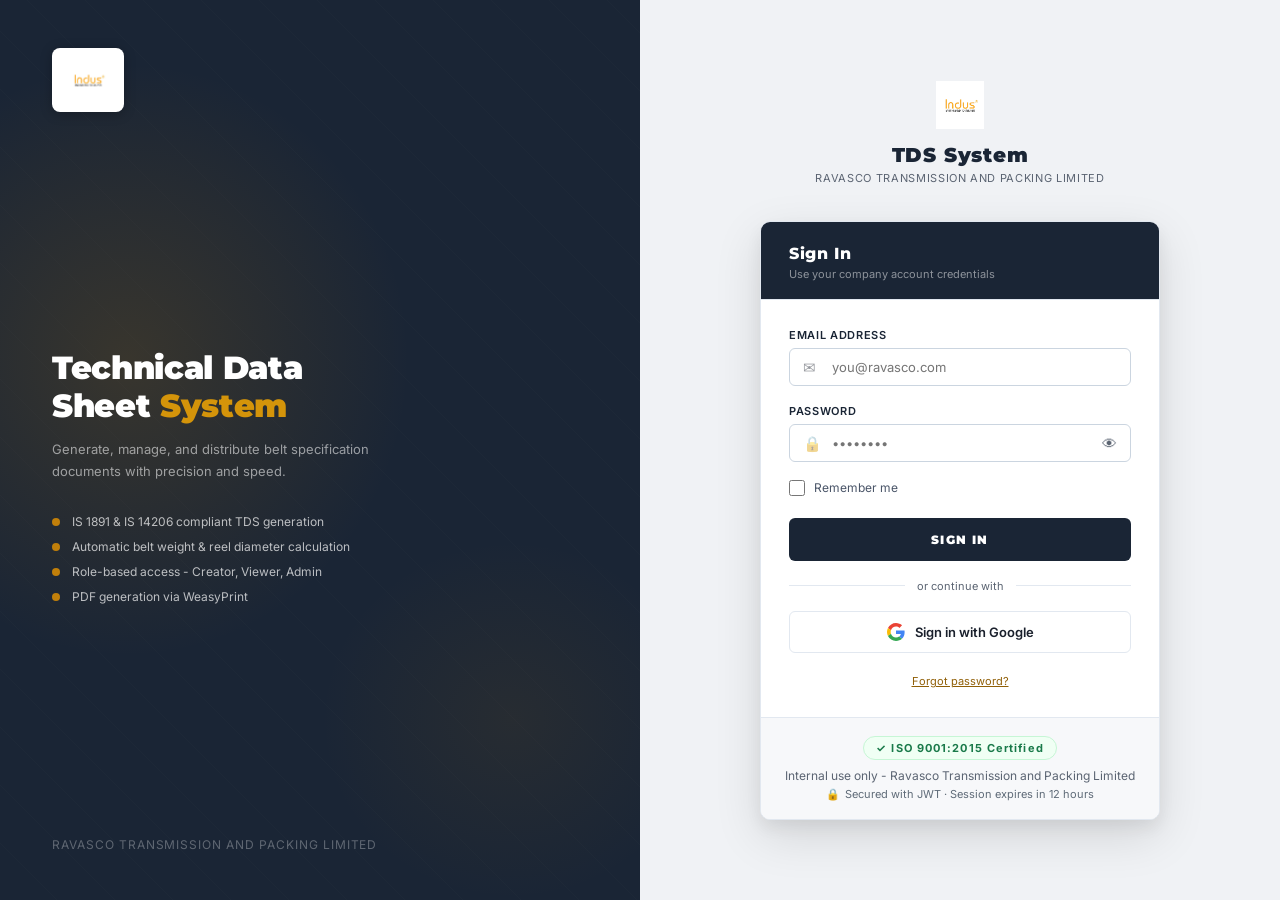
==== commit e8f777ae: "Final Changes" ====
--- a/frontend/admin.html
+++ b/frontend/admin.html
@@ -176,7 +176,13 @@
     .month-bar { height: 100%; border-radius: 2px; background: var(--gold); }
 
     /* ── Users grid ───────────────────────────────────── */
-    .users-grid { display: grid; grid-template-columns: repeat(auto-fill, minmax(320px, 1fr)); gap: 16px; }
+    /* BUG FIX: 320px wasn't enough room for the footer's status pill + up to
+       three buttons (View TDS / Edit / Deactivate) on one row — the row's
+       flex-shrink squeezed "Deactivate" below its own text width, and
+       .user-card's overflow:hidden clipped it to "DEACTI…". 380px plus the
+       footer wrap fix below means every combination of buttons fits without
+       clipping regardless of viewport width. */
+    .users-grid { display: grid; grid-template-columns: repeat(auto-fill, minmax(380px, 1fr)); gap: 16px; }
     .user-card {
       background: var(--bg-card); border: 1px solid var(--border);
       border-radius: var(--radius-lg); overflow: hidden;
@@ -209,9 +215,14 @@
     .ucs-label { font-size:11px; font-weight: 600; letter-spacing: .07em;
                  text-transform: uppercase; color: var(--text-muted); margin-top: 2px; }
     .user-card-foot {
-      padding: 10px 16px; display: flex; align-items: center;
-      justify-content: space-between; gap: 8px;
-    }
+      /* BUG FIX: wrap instead of squeezing buttons below their text width —
+         paired with .user-card-foot button's flex-shrink:0 below, this is
+         what actually stops "Deactivate" from clipping to "DEACTI…" on any
+         viewport width, not just the common ones tested by eye. */
+      padding: 10px 16px; display: flex; align-items: center; flex-wrap: wrap;
+      justify-content: space-between; gap: 8px 10px; row-gap: 8px;
+    }
+    .user-card-foot .btn { flex-shrink: 0; }
     .status-pill {
       display: inline-flex; align-items: center; gap: 5px;
       font-size:12px; font-weight: 600; padding: 3px 10px;
@@ -819,7 +830,7 @@
           <!-- Footer actions -->
           <div class="user-card-foot">
             <span class="status-pill ${u.is_active?'active':'inactive'}">${u.is_active?'Active':'Inactive'}</span>
-            <div style="display:flex;gap:6px;align-items:center;">
+            <div style="display:flex;gap:6px;align-items:center;flex-wrap:wrap;justify-content:flex-end;">
               ${count>0 ? `
               <button class="btn btn-ghost btn-sm"
                       onclick="toggleDrawer(${u.user_id})"
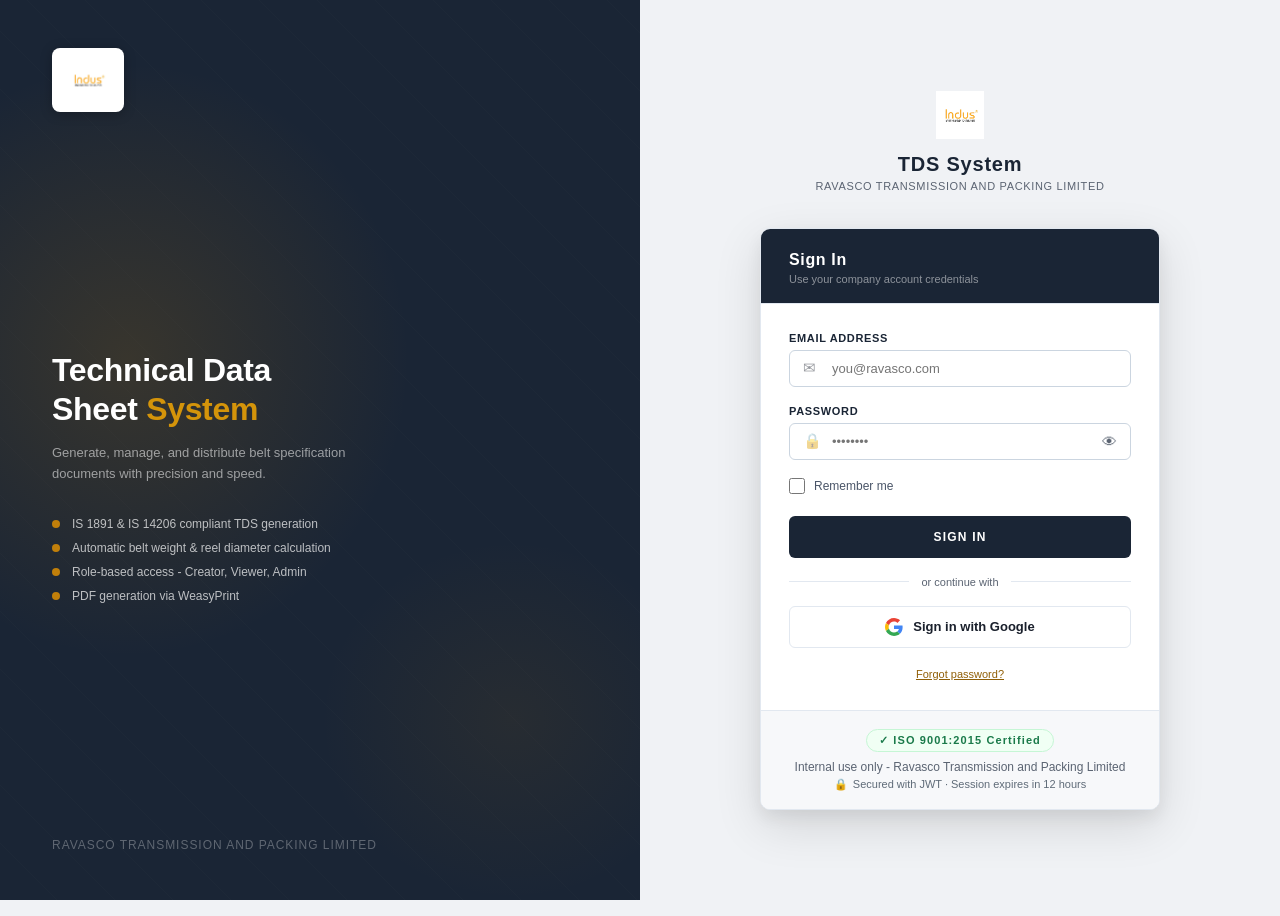
==== commit 55cb0529: "Sign and Stamp Added" ====
--- a/frontend/admin.html
+++ b/frontend/admin.html
@@ -661,6 +661,21 @@
             <option value="false">Inactive (blocked)</option>
           </select>
         </div>
+        <!-- Signature: optional, and only meaningful once the user already exists
+             (upload targets /api/users/{id}/signature), so this row only appears
+             when editing, not when creating a brand-new user. -->
+        <div class="uf-row" id="uf-signature-row" style="display:none;">
+          <label class="uf-label">Signature <span style="color:var(--text-light);font-weight:400;">(optional)</span></label>
+          <p class="uf-hint">Shown in the "Prepared By" box on every TDS PDF this user creates. Any image works — it's automatically cropped and resized to fit.</p>
+          <div style="display:flex;align-items:center;gap:12px;margin-top:6px;">
+            <img id="uf-signature-preview" style="display:none;max-width:110px;max-height:40px;border:1px solid var(--border);border-radius:4px;background:#fff;padding:4px;" alt="Current signature" />
+            <span id="uf-signature-none" style="color:var(--text-light);font-size:13px;">No signature on file</span>
+          </div>
+          <div style="display:flex;align-items:center;gap:10px;margin-top:8px;">
+            <input id="uf-signature-file" type="file" accept="image/png,image/jpeg,image/webp" style="flex:1;" />
+            <button type="button" class="btn btn-ghost" id="uf-signature-remove" style="display:none;white-space:nowrap;">Remove</button>
+          </div>
+        </div>
       </div>
       <div class="uf-foot">
         <button class="btn btn-ghost" id="uf-cancel">Cancel</button>
@@ -673,7 +688,10 @@
 
   <script type="module">
     import { requireAuth, populateNavUser, showToast } from './js/auth.js';
-    import { listUsers, createUser, updateUser, listTDS } from './js/api.js';
+    import {
+      listUsers, createUser, updateUser, listTDS,
+      getUserSignatureUrl, uploadUserSignature, deleteUserSignature,
+    } from './js/api.js';
 
     const session = await requireAuth();
     if (!session) throw new Error('redirect');
@@ -1049,9 +1067,67 @@
       if (edit) document.getElementById('uf-active').value   = String(user.is_active);
       document.getElementById('uf-email').readOnly = edit;
       document.getElementById('uf-err').classList.remove('show');
+
+      // Signature: only meaningful for an existing user (upload targets
+      // /api/users/{id}/signature). File input is always cleared on open —
+      // browsers otherwise keep a previously-picked file selected, which
+      // would silently re-upload the WRONG user's file if left as-is after
+      // switching which user this modal is editing.
+      document.getElementById('uf-signature-row').style.display = edit ? 'block' : 'none';
+      document.getElementById('uf-signature-file').value = '';
+      if (edit) refreshSignaturePreview(user);
+
       document.getElementById('uf-overlay').classList.add('open');
       document.getElementById('uf-fullname').focus();
     }
+
+    /**
+     * Show/hide the current-signature preview for the user being edited.
+     * Called on open, and again after a successful upload/remove so the
+     * preview reflects the just-made change without a full page reload.
+     */
+    function refreshSignaturePreview(user) {
+      const img    = document.getElementById('uf-signature-preview');
+      const noneEl = document.getElementById('uf-signature-none');
+      const rmBtn  = document.getElementById('uf-signature-remove');
+      if (user.has_signature) {
+        img.src = getUserSignatureUrl(user.user_id) + `?t=${Date.now()}`;  // bust cache after replace
+        img.style.display = 'block';
+        noneEl.style.display = 'none';
+        rmBtn.style.display = 'inline-block';
+      } else {
+        img.style.display = 'none';
+        noneEl.style.display = 'inline';
+        rmBtn.style.display = 'none';
+      }
+    }
+
+    document.getElementById('uf-signature-file').addEventListener('change', async (e) => {
+      const file = e.target.files[0];
+      if (!file || !editingUid) return;
+      try {
+        const updated = await uploadUserSignature(editingUid, file);
+        refreshSignaturePreview(updated);
+        showToast('Signature uploaded.', 'success');
+        await loadAll();
+      } catch (err) {
+        showToast('Signature upload failed: ' + err.message, 'error');
+      } finally {
+        e.target.value = '';
+      }
+    });
+
+    document.getElementById('uf-signature-remove').addEventListener('click', async () => {
+      if (!editingUid) return;
+      try {
+        await deleteUserSignature(editingUid);
+        refreshSignaturePreview({ user_id: editingUid, has_signature: false });
+        showToast('Signature removed.', 'success');
+        await loadAll();
+      } catch (err) {
+        showToast('Failed to remove signature: ' + err.message, 'error');
+      }
+    });
 
     function closeForm() { document.getElementById('uf-overlay').classList.remove('open'); editingUid=null; }
 
--- a/frontend/css/style.css
+++ b/frontend/css/style.css
@@ -412,6 +412,17 @@
 }
 .modal-close { background: none; border: none; color: rgba(255,255,255,.6); font-size: 20px; cursor: pointer; padding: 2px; line-height: 1; border-radius: var(--radius); transition: color .15s; }
 .modal-close:hover { color: #fff; }
+.modal-subtitle { margin: 4px 0 0; font-size: 11px; color: rgba(255,255,255,.55); }
+/* Password-visibility toggle button positioned inside a .form-control —
+   used by auth.js's change-password modals. */
+.input-with-toggle { position: relative; }
+.input-with-toggle .form-control { padding-right: 40px; }
+.input-toggle-btn {
+  position: absolute; right: 10px; top: 50%; transform: translateY(-50%);
+  background: none; border: none; color: var(--text-muted); cursor: pointer;
+  font-size: 14px; padding: 2px; line-height: 1;
+}
+.otp-input { font-size: 22px; letter-spacing: .3em; font-family: 'Courier New', monospace; font-weight: 700; text-align: center; }
 
 /* ── WIZARD ─────────────────────────────────────────────── */
 .wizard-steps { display: flex; align-items: center; margin-bottom: 28px; }
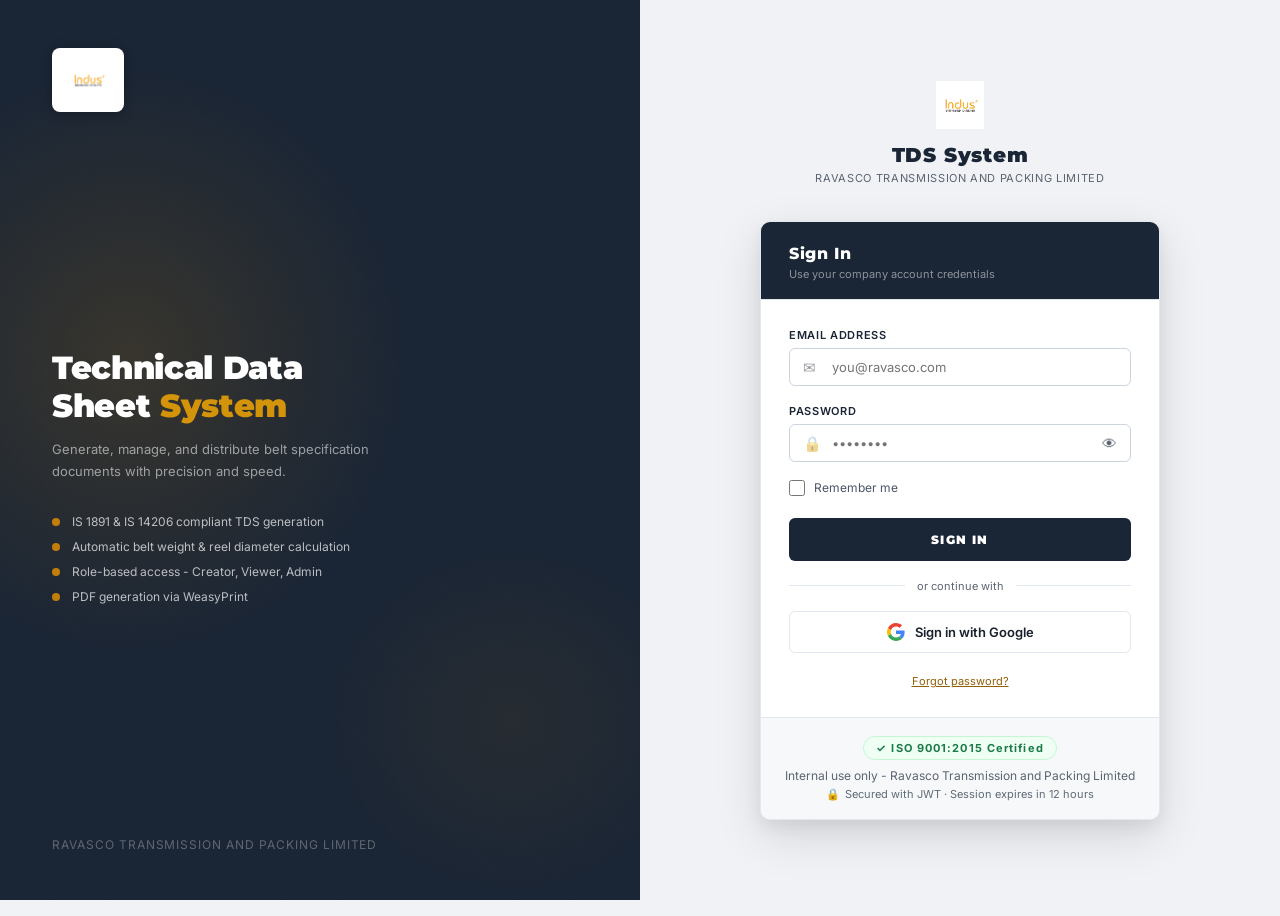
==== commit 0b314121: "bugs fixed" ====
--- a/frontend/admin.html
+++ b/frontend/admin.html
@@ -666,7 +666,7 @@
              when editing, not when creating a brand-new user. -->
         <div class="uf-row" id="uf-signature-row" style="display:none;">
           <label class="uf-label">Signature <span style="color:var(--text-light);font-weight:400;">(optional)</span></label>
-          <p class="uf-hint">Shown in the "Prepared By" box on every TDS PDF this user creates. Any image works — it's automatically cropped and resized to fit.</p>
+          <p class="uf-hint">Shown in the "Prepared By" box on every TDS PDF this user creates. Any image works; it's automatically cropped and resized to fit.</p>
           <div style="display:flex;align-items:center;gap:12px;margin-top:6px;">
             <img id="uf-signature-preview" style="display:none;max-width:110px;max-height:40px;border:1px solid var(--border);border-radius:4px;background:#fff;padding:4px;" alt="Current signature" />
             <span id="uf-signature-none" style="color:var(--text-light);font-size:13px;">No signature on file</span>
